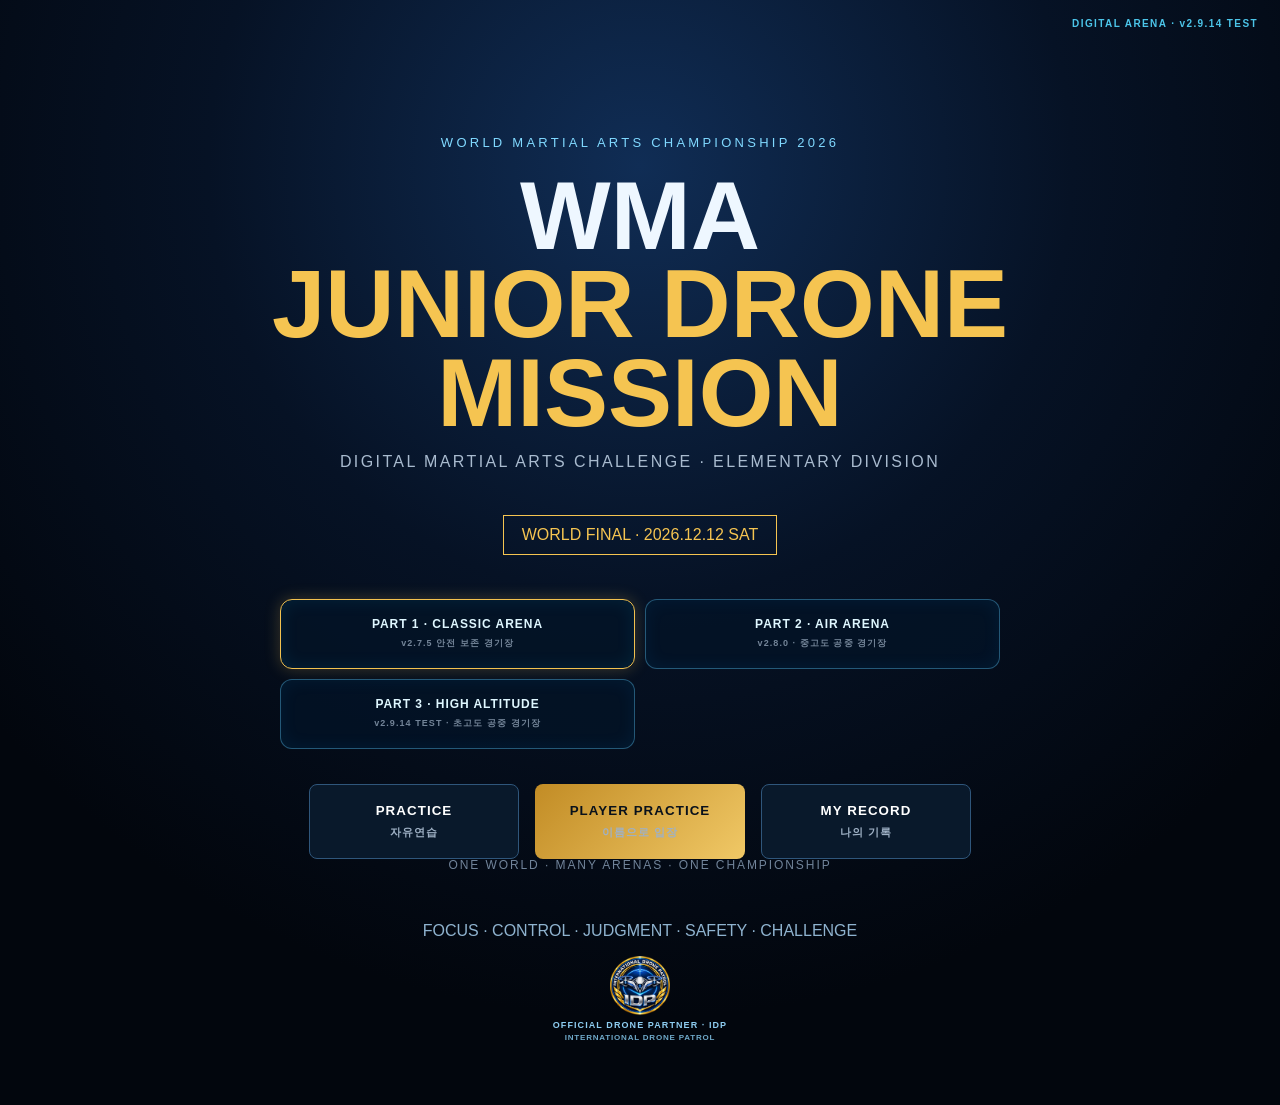
==== index.html @ 61899c44 "v2.9.14 TEST: bump visible version" ====
<!doctype html>
<html lang="ko">
<head><meta charset="utf-8"><meta name="viewport" content="width=device-width,initial-scale=1"><title>WMA Junior Drone Mission 2026</title><link rel="stylesheet" href="assets/css/style.css"><style>
/* v1.7.0 · STADIUM DECOR LAYER — master stadium and gameplay coordinates locked */
.stadium-decor{position:absolute;inset:0;z-index:2;pointer-events:none;overflow:hidden}
.decor-tower{position:absolute;top:15%;width:68px;height:178px;background:linear-gradient(180deg,rgba(8,32,61,.96),rgba(2,10,22,.98));border:1px solid #1d78b7;border-top:3px solid #efbd43;box-shadow:0 0 18px rgba(0,170,255,.24),inset 0 0 22px rgba(0,100,190,.16);color:#dff5ff;text-align:center;font-size:8px;font-weight:900;letter-spacing:.07em;line-height:1.55;padding:15px 7px}
.decor-tower strong{display:block;color:#f3c453;font-size:16px;margin:10px 0 5px}.decor-tower small{display:block;color:#71d9ff;font-size:7px}
.dt-l1{left:8%}.dt-l2{left:16%;top:19%;height:150px}.dt-r1{right:8%}.dt-r2{right:16%;top:19%;height:150px}
.decor-rail{position:absolute;bottom:9%;width:29%;height:52px;background:linear-gradient(180deg,rgba(8,34,62,.94),rgba(2,11,22,.98));border:1px solid #167fbd;border-bottom:2px solid #d8a934;box-shadow:0 0 16px rgba(0,181,255,.22);color:#cdeeff;font-size:8px;font-weight:900;letter-spacing:.09em;display:flex;align-items:center;justify-content:center}
.dr-left{left:2%;transform:perspective(500px) rotateY(12deg) skewY(-3deg);border-left:5px solid #20d4ff}.dr-right{right:2%;transform:perspective(500px) rotateY(-12deg) skewY(3deg);border-right:5px solid #20d4ff}
.decor-marker{position:absolute;bottom:20%;width:22px;height:38px;clip-path:polygon(50% 0,100% 100%,0 100%);background:linear-gradient(90deg,#d69728,#ffe08a,#a86f16);filter:drop-shadow(0 4px 4px #0008)}
.dm1{left:27%}.dm2{left:31%;bottom:23%}.dm3{right:27%}.dm4{right:31%;bottom:23%}
@media(max-width:1100px){.dt-l2,.dt-r2,.dm2,.dm4{display:none}.decor-tower{width:58px;height:150px;font-size:7px}.decor-rail{width:25%;font-size:6px}}
@media(max-width:760px){.stadium-decor{display:none}}
</style><style>
/* v1.7.1 · STADIUM INTEGRATION — decor recedes into venue; gameplay geometry untouched */
@media(min-width:1101px){
  .decor-tower{top:17%;width:56px;height:150px;padding:12px 5px;font-size:7px;opacity:.92;box-shadow:0 0 12px rgba(0,170,255,.18),inset 0 0 18px rgba(0,100,190,.12)}
  .decor-tower strong{font-size:13px;margin:8px 0 4px}.decor-tower small{font-size:6px}
  .dt-l1{left:7.2%}.dt-r1{right:7.2%}
  .dt-l2{left:15.4%;top:21%;width:46px;height:122px;transform:scale(.88);transform-origin:top center;opacity:.78}
  .dt-r2{right:15.4%;top:21%;width:46px;height:122px;transform:scale(.88);transform-origin:top center;opacity:.78}
  .decor-rail{bottom:8.2%;width:25%;height:42px;font-size:7px;opacity:.88}
  .dr-left{left:1.6%;transform-origin:left bottom;transform:perspective(700px) rotateY(18deg) rotateZ(-2.2deg) skewY(-2deg)}
  .dr-right{right:1.6%;transform-origin:right bottom;transform:perspective(700px) rotateY(-18deg) rotateZ(2.2deg) skewY(2deg)}
  .decor-marker{width:16px;height:28px;opacity:.82;filter:drop-shadow(0 3px 3px #0007)}
  .dm1{left:29%;bottom:20.5%}.dm2{left:32.5%;bottom:23.5%}.dm3{right:29%;bottom:20.5%}.dm4{right:32.5%;bottom:23.5%}
}
</style><style>
/* v1.8.0 · GAME EXPERIENCE — stadium master locked */
.countdown-overlay{position:absolute;inset:0;z-index:30;display:none;place-items:center;background:radial-gradient(circle,rgba(0,91,170,.12),rgba(0,5,14,.55));pointer-events:none}.countdown-overlay.show{display:grid}.countdown-overlay b{font-size:clamp(72px,12vw,180px);color:#fff;text-shadow:0 0 18px #00bfff,0 0 45px #0077ff;font-style:italic}.countdown-overlay.go b{color:#ffd15a;text-shadow:0 0 18px #ffbd00,0 0 50px #00aaff}
.official-object.mission-focus{filter:drop-shadow(0 0 9px #ffd24a) drop-shadow(0 0 18px #00c8ff);animation:wmaTargetPulse .85s ease-in-out infinite alternate}.official-object.passed{opacity:.42;filter:saturate(.55)}@keyframes wmaTargetPulse{to{filter:drop-shadow(0 0 18px #ffd24a) drop-shadow(0 0 28px #00c8ff)}}
.mini.current{box-shadow:0 0 0 3px #ffd24a,0 0 16px #00c8ff}.mini.complete{opacity:.42}
</style><style>
/* v1.9.0 · MISSION NAVIGATION SYSTEM */
.target-nav{position:absolute;z-index:25;display:none;min-width:118px;padding:7px 12px;border:1px solid #23cfff;border-radius:7px;background:rgba(0,13,29,.88);color:#fff;text-align:center;font-size:10px;font-weight:900;letter-spacing:.08em;box-shadow:0 0 16px rgba(0,198,255,.32);pointer-events:none;transform:translate(-50%,-115%)}.target-nav.show{display:block}.target-nav b{display:block;color:#ffd24a;font-size:11px;margin-bottom:2px}.target-nav span{color:#7fe8ff}.nav-arrow{font-size:15px!important;color:#ffd24a!important;line-height:1}
.flash.show{z-index:40}
</style><style>
/* v2.0.0 · OFFICIAL MATCH UX — visual layer only */
.match-status{position:absolute;left:50%;top:104px;z-index:26;transform:translateX(-50%);display:flex;gap:6px;pointer-events:none}.match-chip{padding:5px 10px;border:1px solid #175a85;border-radius:999px;background:rgba(0,12,27,.84);color:#8ecdf1;font-size:8px;font-weight:900;letter-spacing:.08em}.match-chip.live{border-color:#ffd24a;color:#ffd24a;box-shadow:0 0 12px #ffc40055}.match-chip.practice{border-color:#22d5ff;color:#8cecff}
.mission-progress{position:absolute;left:50%;bottom:5px;z-index:24;transform:translateX(-50%);width:min(440px,48%);height:5px;border-radius:9px;background:#07192b;border:1px solid #194b6d;overflow:hidden;pointer-events:none}.mission-progress i{display:block;height:100%;width:0;background:linear-gradient(90deg,#19cfff,#ffd24a);box-shadow:0 0 10px #22cfff;transition:width .3s ease}
.result-breakdown{margin:14px auto 18px;width:min(330px,90%);display:grid;grid-template-columns:1fr auto;gap:7px 16px;text-align:left;font-size:12px;color:#a9c8dc}.result-breakdown b{color:#ffd24a;text-align:right}
@media(max-width:760px){.match-status,.mission-progress{display:none}}
</style><style>
/* v2.7.0 · KEIMYUNG AUTO PLAYER + PRACTICE RECORD — flight engine locked */
.entry-panel{width:min(520px,88vw);margin:28px auto;text-align:left}.entry-panel label{display:block;color:#ffd24a;font-weight:900;letter-spacing:.12em;margin-bottom:10px}.entry-panel input{box-sizing:border-box;width:100%;padding:16px 18px;border:1px solid #2877a8;border-radius:8px;background:#031426;color:#fff;font-size:20px;font-weight:900;letter-spacing:.08em;outline:none}.entry-panel input:focus{border-color:#ffd24a;box-shadow:0 0 18px rgba(255,210,74,.18)}.entry-panel small{display:block;color:#8eb8d3;margin:9px 0 20px}.entry-status{min-height:22px;color:#7fe8ff;font-size:12px;font-weight:800;margin:0 0 14px}.entry-status.bad{color:#ff9b78}.final-player{color:#7fe8ff;font-weight:900;letter-spacing:.08em}
</style><style>
/* v2.7.1 · IDP OFFICIAL DRONE PARTNER BRAND PATCH — visual layer only */
.idp-partner{display:flex;align-items:center;justify-content:center;gap:9px;color:#8ecdf1;font-size:9px;font-weight:900;letter-spacing:.12em;line-height:1.2}
.idp-partner img{display:block;width:54px;height:54px;object-fit:contain;flex:0 0 auto}
.home-idp{margin:12px auto 0;flex-direction:column;gap:4px;text-align:center}.home-idp img{width:60px;height:60px}.home-idp span{display:flex;flex-direction:column;gap:2px}.home-idp small{margin:0;color:#6fa9c9;font-size:8px;font-weight:800;letter-spacing:.1em}
.entry-idp{margin:18px auto 0;flex-direction:column;gap:6px;text-align:center}.entry-idp img{width:66px;height:66px}.entry-idp span{display:flex;flex-direction:column;gap:3px}.entry-idp small{margin:0;color:#6fa9c9;font-size:8px;font-weight:800;letter-spacing:.1em}
.arena-idp{position:absolute;right:12px;bottom:10px;z-index:23;padding:5px 8px;border:1px solid rgba(35,207,255,.25);border-radius:7px;background:rgba(0,13,29,.68);pointer-events:none}
.arena-idp img{width:38px;height:38px}
.result-idp{margin:12px auto 14px;padding-top:10px;border-top:1px solid #173552}
.result-idp img{width:46px;height:46px}
@media(max-width:1000px){.arena-idp{right:7px;bottom:7px;padding:4px 6px;font-size:7px}.arena-idp img{width:30px;height:30px}}
@media(max-width:650px){.idp-partner{font-size:7px;gap:6px}.home-idp{margin-top:8px;gap:3px}.home-idp img{width:46px;height:46px}.home-idp small{font-size:6px}.entry-idp img{width:48px;height:48px}.entry-idp small{font-size:6px}.result-idp img{width:38px;height:38px}.arena-idp{right:5px;bottom:5px}.arena-idp img{width:24px;height:24px}}
</style><style>
/* v2.9.12 · PART 3 PLAYER NAME HUD — visual layer only */
.player-name-hud{display:none;position:absolute;right:12px;bottom:66px;z-index:23;min-width:150px;max-width:260px;padding:7px 10px;border:1px solid rgba(35,207,255,.32);border-radius:7px;background:rgba(0,13,29,.72);pointer-events:none;text-align:right;box-shadow:0 0 14px rgba(0,198,255,.10)}
.high-altitude-arena-mode .player-name-hud{display:block}.player-name-hud small{display:block;color:#72b9dc;font-size:7px;font-weight:900;letter-spacing:.13em;margin-bottom:2px}.player-name-hud b{display:block;color:#e9fbff;font-size:14px;font-weight:900;letter-spacing:.06em;white-space:nowrap;overflow:hidden;text-overflow:ellipsis;text-shadow:0 0 8px rgba(35,207,255,.35)}
@media(max-width:1000px){.player-name-hud{right:7px;bottom:55px;min-width:120px;max-width:210px;padding:5px 7px}.player-name-hud b{font-size:12px}}
@media(max-width:650px){.player-name-hud{right:5px;bottom:42px;min-width:100px;max-width:160px;padding:4px 6px}.player-name-hud small{font-size:6px}.player-name-hud b{font-size:10px}}
</style></head>
<body><main class="shell" data-arena="classic">
<section id="home" class="screen active"><div class="home-build-version">DIGITAL ARENA · v2.9.14 TEST</div>
  <div class="eyebrow">WORLD MARTIAL ARTS CHAMPIONSHIP 2026</div>
  <h1>WMA <span>JUNIOR DRONE MISSION</span></h1>
  <p class="sub">DIGITAL MARTIAL ARTS CHALLENGE · ELEMENTARY DIVISION</p>
  <div class="date">WORLD FINAL · 2026.12.12 SAT</div>
<div class="arena-selector" aria-label="Arena selection"><button type="button" class="arena-choice selected" data-arena-choice="classic"><b>PART 1 · CLASSIC ARENA</b><small>v2.7.5 안전 보존 경기장</small></button><button type="button" class="arena-choice" data-arena-choice="air"><b>PART 2 · AIR ARENA</b><small>v2.8.0 · 중고도 공중 경기장</small></button><button type="button" class="arena-choice" data-arena-choice="high"><b>PART 3 · HIGH ALTITUDE</b><small>v2.9.14 TEST · 초고도 공중 경기장</small></button></div>
  <div class="actions">
    <button data-go="practice">PRACTICE<small>자유연습</small></button>
    <button class="gold" data-go="entry">PLAYER PRACTICE<small>이름으로 입장</small></button>
    <button data-go="record">MY RECORD<small>나의 기록</small></button>
  </div>
  <p class="motto">FOCUS · CONTROL · JUDGMENT · SAFETY · CHALLENGE</p>
  <div class="idp-partner home-idp"><img src="assets/img/partners/idp-official.png" alt="IDP"><span>OFFICIAL DRONE PARTNER · IDP<small>INTERNATIONAL DRONE PATROL</small></span></div>
  <footer>ONE WORLD · MANY ARENAS · ONE CHAMPIONSHIP</footer>
</section>
<section id="practice" class="screen"><button class="back" data-go="home">← HOME</button><div class="arena-selection-status" data-arena-status>PART 1 · CLASSIC ARENA</div><h2>PRACTICE ARENA</h2><p>WMA 공식 코스를 자유롭게 연습합니다. 연습모드에는 비행 보조가 적용됩니다.</p><button class="gold wide" data-go="arena" data-mode="practice">START PRACTICE</button></section>

<section id="entry" class="screen"><button class="back" data-go="home">← HOME</button><div class="arena-selection-status" data-arena-status>PART 1 · CLASSIC ARENA</div><div class="entry-build-version">DIGITAL ARENA · v2.9.14 TEST</div><h2>PLAYER PRACTICE</h2><p>계명태권도 · WMA JUNIOR DRONE MISSION 2026</p><div class="panel entry-panel"><label for="playerNumber">내 이름</label><input id="playerNumber" maxlength="30" autocomplete="off" placeholder="예: 김우리"><small>계명태권도에 등록된 자기 이름만 입력하고 Enter를 누르세요.</small><p id="entryStatus" class="entry-status" aria-live="polite"></p><button id="startOfficial" class="gold wide">START PRACTICE</button><div class="idp-partner entry-idp"><img src="assets/img/partners/idp-official.png" alt="IDP"><span>OFFICIAL DRONE PARTNER · IDP<small>INTERNATIONAL DRONE PATROL</small></span></div></div></section>
<section id="record" class="screen"><button class="back" data-go="home">← HOME</button><h2>MY RECORD</h2><div class="panel"><b>PRACTICE RECORD</b><p>계명태권도 등록선수는 이름으로 입장하면 연습 횟수와 MY BEST 기록을 확인할 수 있습니다.</p></div></section>
<section id="arena" class="screen arena">
  <button class="back arena-exit" data-go="home">← EXIT</button>
  <div class="arena-brand"><b>WMA 2026</b><span id="modeLabel">CHAMPIONSHIP ARENA</span><em class="build-version">DIGITAL ARENA · v2.9.14 TEST</em></div>
  <div class="hud"><b>ALT <span id="alt">0.0</span>m</b><b>SPD <span id="spd">0.0</span></b><b>DIST <span id="dist">0.0</span>m</b><b>SCORE <span id="score">0000</span></b><b>TIME <span id="time">03:00</span></b><b>MISSION <span id="stage">READY</span></b></div>
  <div class="arena-layout"><aside class="mission-board"><div class="panel-title">MISSION CHECKLIST</div><ol id="missionList"><li>TAKE OFF</li><li>CLIMB 5m</li><li>GATE 01</li><li>GATE 02</li><li>ENERGY RING</li><li>GATE 03</li><li>MISSION ZONE</li><li>TURN 180°</li><li>RETURN HOME</li><li>PRECISION LANDING</li></ol></aside><div id="flightArea" class="sky">
    <div class="master-stadium-bg" aria-hidden="true"></div>
    <div class="match-status" id="matchStatus" style="display:none!important"><span class="match-chip" id="modeChip">CHAMPIONSHIP</span><span class="match-chip" id="playerChip">PLAYER ----</span><span class="match-chip" id="attemptChip">ATTEMPT 01</span><span class="match-chip">WMA 2026 OFFICIAL COURSE</span></div><div class="mission-progress"><i id="missionProgress"></i></div><div class="stadium-decor" aria-hidden="true">
      <div class="decor-tower dt-l1">DRONE SPORTS<br>FOR A<br>BETTER WORLD<strong>WMA</strong><small>2026</small></div>
      <div class="decor-tower dt-l2">SKILLS<br>SAFETY<br>FRIENDSHIP<strong>W</strong></div>
      <div class="decor-tower dt-r2">AI × DRONE<br>EDUCATION<br>FUTURE<strong>W</strong></div>
      <div class="decor-tower dt-r1">ONE WORLD<br>MANY ARENAS<br>ONE CHAMPIONSHIP<strong>WMA</strong><small>2026</small></div>
      
      
      <i class="decor-marker dm1"></i><i class="decor-marker dm2"></i><i class="decor-marker dm3"></i><i class="decor-marker dm4"></i>
    </div>
    <div class="stadium-crowd crowd-left"></div><div class="stadium-crowd crowd-right"></div><div class="vertical-banner vb-left">DRONE SPORTS<br>FOR A<br>BETTER WORLD<br><strong>WMA</strong></div><div class="vertical-banner vb-right">ONE WORLD<br>MANY ARENAS<br>ONE CHAMPIONSHIP<br><strong>WMA</strong></div><div class="stadium-world"><b>WMA</b><span>JUNIOR DRONE MISSION</span></div><div class="stadium-lights"></div><div class="stands left-stands"></div><div class="stands right-stands"></div><div class="arena-banner banner-left">SKILLS · SAFETY · FRIENDSHIP</div><div class="arena-banner banner-right">AI × DRONE · EDUCATION · FUTURE</div><div class="track-barrier barrier-left">RESPECT · SAFETY · CHALLENGE</div><div class="track-barrier barrier-right">DRONE SPORTS · PEACE · A BETTER TOMORROW</div><div class="floor-glow"></div><div class="runway-side runway-side-left"></div><div class="runway-side runway-side-right"></div><div class="runway"></div>
    <div class="sun"></div><div class="mountains"></div><div class="course-line"></div>
    <div id="gate1" class="gate g1 official-object"><img src="assets/img/arena/wma-gate-master.png" alt="" onerror="this.hidden=true"><span>01</span></div>
    <div id="gate2" class="gate g2 official-object"><img src="assets/img/arena/wma-gate-master.png" alt="" onerror="this.hidden=true"><span>02</span></div>
    <div id="ring1" class="ring r1 official-object"><img src="assets/img/arena/wma-energy-ring.png" alt="" onerror="this.hidden=true"><span>RING</span></div>
    <div id="gate3" class="gate g3 official-object"><img src="assets/img/arena/wma-gate-master.png" alt="" onerror="this.hidden=true"><span>03</span></div>
    <div id="target" class="target official-object"><img src="assets/img/arena/wma-mission-zone.png" alt="" onerror="this.hidden=true"><span>MISSION</span></div>
    <div id="homePad" class="pad official-object"><img src="assets/img/arena/wma-landing-pad.png" alt="" onerror="this.hidden=true"><b>WMA</b><small>2026</small></div>
    <div id="groundShadow" class="ground-shadow"></div>
    <div id="drone" class="drone master-drone-test" aria-label="drone"><img class="drone-master-visual" src="assets/img/drone/wma-drone-rear.png" alt="" aria-hidden="true"><span class="master-rotor rotor-fl"></span><span class="master-rotor rotor-fr"></span><span class="master-rotor rotor-rl"></span><span class="master-rotor rotor-rr"></span><span class="master-thrust thrust-left"></span><span class="master-thrust thrust-right"></span><span class="drone-arm arm-a"></span><span class="drone-arm arm-b"></span><span class="prop prop-1"></span><span class="prop prop-2"></span><span class="prop prop-3"></span><span class="prop prop-4"></span><span class="drone-body"></span><span class="drone-light"></span><span class="nav-light front-left"></span><span class="nav-light front-right"></span><span class="nav-light rear-left"></span><span class="nav-light rear-right"></span><span class="heading-arrow">▲</span></div>
    <div class="player-name-hud" id="playerNameHud"><small>PLAYER / 선수명</small><b id="arenaPlayerName">PLAYER</b></div><div class="idp-partner arena-idp"><img src="assets/img/partners/idp-official.png" alt="IDP"><span>OFFICIAL DRONE PARTNER · IDP</span></div><div id="flash" class="flash"></div><div id="warning" class="warning"></div><div id="targetNav" class="target-nav"><b>TARGET</b><span id="targetDistance">--</span><span class="nav-arrow">▲</span></div><div id="countdown" class="countdown-overlay"><b>3</b></div>
  </div><aside class="course-board"><div class="panel-title">OFFICIAL COURSE</div><div class="mini-course"><i class="mini home-dot">H</i><i class="mini m1">1</i><i class="mini m2">2</i><i class="mini mr">R</i><i class="mini m3">3</i><i class="mini mz">M</i><svg viewBox="0 0 100 160" preserveAspectRatio="none"><path d="M50 145 L50 112 L28 86 L50 66 L72 43 L50 18" /><path class="return-route" d="M50 18 C82 50 82 112 50 145" /></svg></div><div class="course-legend"><b>WMA 2026</b><span>FIXED OFFICIAL COURSE</span></div></aside></div>
  <div class="mission"><strong id="mission">MISSION 01 · TAKE OFF</strong><span id="guide">SPACE 이륙 · W/S 전후 · A/D 좌우 · ←/→ 회전 · ↑/↓ 고도 · R 재시작</span></div>
  <div class="control-deck"><div class="control-hint">FLIGHT CONTROL</div><div class="controls"><button data-code="KeyA">A</button><button data-code="KeyW">W</button><button data-code="KeyD">D</button><button data-code="ArrowLeft">↶</button><button data-code="KeyS">S</button><button data-code="ArrowDown">↓</button><button data-code="ArrowRight">↷</button><button data-code="ArrowUp">↑</button><button class="space" data-code="Space">SPACE</button><button data-code="KeyR">RESET</button></div></div>
</section>
<div id="result" class="modal"><div><p>WMA JUNIOR DRONE MISSION 2026</p><h2>MISSION COMPLETE</h2><strong id="finalScore">000 / 1000</strong><p id="finalMeta"></p><p id="finalPlayer" class="final-player"></p><div class="result-breakdown"><span>MISSION SCORE</span><b id="missionScore">000</b><span>LANDING</span><b id="landingScore">000</b><span>TIME BONUS</span><b id="timeBonus">000</b></div><div class="idp-partner result-idp"><img src="assets/img/partners/idp-official.png" alt="IDP"><span>OFFICIAL DRONE PARTNER · IDP</span></div><button id="retry" class="gold">RETRY</button><button data-go="home">RETURN HOME</button></div></div>
</main><script src="assets/js/app.js"></script><script>
/* v2.8.0 TEST · DUAL ARENA visual selector — flight engine untouched */
(()=>{
 const shell=document.querySelector('.shell'),choices=[...document.querySelectorAll('[data-arena-choice]')],statuses=[...document.querySelectorAll('[data-arena-status]')],arena=document.getElementById('arena');
 if(!shell||!choices.length)return;
 function applyArena(kind){
  const high=kind==='high',air=kind==='air'||high,selected=high?'high':air?'air':'classic';
  shell.dataset.arena=selected;
  document.body.classList.toggle('air-arena-mode',air);
  document.body.classList.toggle('high-altitude-arena-mode',high);
  document.body.classList.toggle('classic-arena-mode',!air);
  choices.forEach(btn=>btn.classList.toggle('selected',btn.dataset.arenaChoice===selected));
  statuses.forEach(el=>el.textContent=high?'PART 3 · HIGH ALTITUDE · v2.9.14 TEST':air?'PART 2 · AIR ARENA · v2.8.0':'PART 1 · CLASSIC ARENA · v2.7.5 SAFE');
  if(arena)arena.dataset.arena=selected;
  try{sessionStorage.setItem('wmaArenaChoice',selected)}catch(e){}
 }
 choices.forEach(btn=>btn.addEventListener('click',()=>applyArena(btn.dataset.arenaChoice)));
 let saved='classic';try{saved=sessionStorage.getItem('wmaArenaChoice')||'classic'}catch(e){}
 applyArena(saved==='high'?'high':saved==='air'?'air':'classic');
})();
</script></body></html>
---- assets/css/style.css ----
*{box-sizing:border-box}body{margin:0;background:#030811;color:#eef7ff;font-family:Arial,"Noto Sans KR",sans-serif}.shell{min-height:100vh;background:radial-gradient(circle at 50% 15%,#102d55 0,#061225 38%,#02060d 75%);overflow:hidden}.screen{display:none;min-height:100vh;padding:7vh 7vw;text-align:center}.screen.active{display:block}.eyebrow{letter-spacing:.25em;color:#80d9ff;font-size:13px;margin-top:8vh}h1{font-size:clamp(42px,8vw,96px);margin:22px 0 8px;line-height:.92}h1 span{display:block;color:#f5c451}.sub{letter-spacing:.15em;color:#a9bbcf}.date{display:inline-block;margin:28px 0;padding:10px 18px;border:1px solid #f5c451;color:#f5c451}.actions{display:flex;gap:16px;justify-content:center;flex-wrap:wrap;margin:35px auto;max-width:900px}button{border:1px solid #2f567b;background:#09192b;color:white;padding:18px 28px;min-width:210px;font-weight:800;letter-spacing:.08em;cursor:pointer;border-radius:8px}button small{display:block;margin-top:7px;color:#9fb1c5}.gold{background:linear-gradient(135deg,#c28c25,#f0c866);color:#09111b;border:0}.wide{margin-top:30px}.motto{color:#8fb3cf;margin-top:7vh}footer{position:absolute;bottom:28px;left:0;right:0;color:#71849a;letter-spacing:.16em;font-size:12px}.back{position:absolute;top:18px;left:18px;min-width:auto;padding:10px 15px;z-index:15}.panel{max-width:520px;margin:40px auto;padding:30px;border:1px solid #24415f;background:#071321}
.arena{padding:0;background:#06121f;overflow:hidden}.arena-brand{height:36px;display:flex;align-items:center;justify-content:center;gap:18px;background:#020711;border-bottom:1px solid #1c3c5b;font-size:11px;letter-spacing:.16em}.arena-brand b{color:#f5c451}.arena-brand span{color:#8ecfff}.hud{height:58px;display:flex;justify-content:center;gap:2.7vw;align-items:center;background:linear-gradient(180deg,#020711,#071525);border-bottom:1px solid #315c82;font-size:13px;letter-spacing:.04em}.hud b{padding:6px 10px;border-right:1px solid #173552}.hud b:last-child{border-right:0}.hud span{color:#f5c451;font-size:15px}.arena-exit{top:42px}
.sky{position:relative;height:calc(100vh - 250px);min-height:390px;overflow:hidden;background:linear-gradient(#315f88 0,#8eb5c8 43%,#577744 44%,#24381f 100%);perspective:900px}.sun{position:absolute;width:64px;height:64px;border-radius:50%;background:#f7e7a4;right:10%;top:7%;opacity:.72;box-shadow:0 0 40px #fff6}.mountains{position:absolute;left:-10%;right:-10%;top:27%;height:26%;background:#38583d;clip-path:polygon(0 100%,12% 30%,20% 85%,35% 15%,47% 80%,61% 22%,72% 90%,86% 35%,100% 100%)}.course-line{position:absolute;left:50%;bottom:-8%;width:34%;height:62%;transform:translateX(-50%);background:linear-gradient(90deg,transparent 48%,#f4c45355 49%,#f4c45355 51%,transparent 52%);clip-path:polygon(47% 0,53% 0,100% 100%,0 100%);opacity:.5}
.gate{position:absolute;width:112px;height:145px;border:9px solid #e9bc4d;border-bottom-width:13px;border-radius:18px;box-shadow:0 0 16px #f0c75a77,inset 0 0 14px #f0c75a55;color:white;transform:translate(-50%,-50%);transition:opacity .25s,filter .25s}.gate span{position:absolute;left:50%;top:-27px;transform:translateX(-50%);font-weight:900;color:#ffe18a;text-shadow:0 2px 4px #000}.gate.active{filter:drop-shadow(0 0 10px #fff1a8)}.gate.passed{opacity:.22}.g1{left:50%;top:59%;transform:translate(-50%,-50%) scale(.9)}.g2{left:31%;top:42%;transform:translate(-50%,-50%) scale(.7)}.g3{left:67%;top:24%;transform:translate(-50%,-50%) scale(.52)}
.ring{position:absolute;left:50%;top:34%;width:92px;height:92px;border:8px solid #76dfff;border-radius:50%;transform:translate(-50%,-50%) scale(.56);box-shadow:0 0 20px #57d6ff}.ring span{font-size:9px;position:absolute;top:37px;left:0;right:0;color:white}.ring.passed{opacity:.2}
.target{position:absolute;left:50%;top:16%;width:92px;height:92px;border:4px solid #f4c453;border-radius:50%;transform:translate(-50%,-50%) scale(.46);box-shadow:0 0 24px #f4c45388;background:radial-gradient(circle,#f4c45355 0 18%,transparent 20%)}.target span{font-size:9px;line-height:84px}.target.passed{opacity:.25}
.pad{position:absolute;left:50%;bottom:2%;width:150px;height:68px;border-radius:50%;border:4px solid #e8c151;background:#0b1722cc;transform:translateX(-50%) rotateX(55deg);box-shadow:0 0 24px #e8c15155;color:#e8c151;font-weight:bold;padding-top:10px}.pad b,.pad small{display:block}.pad small{font-size:9px}
.drone{position:absolute;left:50%;top:72%;width:96px;height:58px;transform:translate(-50%,-50%);filter:drop-shadow(0 13px 7px #000b);z-index:8;transform-style:preserve-3d}.drone-arm{position:absolute;left:14px;top:27px;width:68px;height:5px;border-radius:5px;background:linear-gradient(90deg,#64798a,#172432 48%,#d3a83f 50%,#172432 52%,#64798a)}.arm-a{transform:rotate(25deg)}.arm-b{transform:rotate(-25deg)}.drone-body{position:absolute;left:33px;top:18px;width:31px;height:25px;border-radius:48% 48% 58% 58%;background:linear-gradient(145deg,#e5b94a 0,#263a4b 42%,#08121d 75%);border:1px solid #f3d477;box-shadow:inset 0 0 8px #7ccfff55,0 0 10px #f3c45355}.drone-body:after{content:"W";position:absolute;left:0;right:0;top:6px;text-align:center;color:#f7d36c;font-size:8px;font-weight:900}.drone-light{position:absolute;left:45px;top:42px;width:7px;height:4px;border-radius:50%;background:#67e6ff;box-shadow:0 0 8px #67e6ff}.prop{position:absolute;width:34px;height:10px;border:2px solid #a7d9ed;border-radius:50%;background:#10263aaa;box-shadow:0 0 6px #77dfff55}.prop-1{left:0;top:5px}.prop-2{right:0;top:5px}.prop-3{left:0;bottom:3px}.prop-4{right:0;bottom:3px}.drone.flying .prop{animation:spin .08s linear infinite}.drone.flying{filter:drop-shadow(0 14px 8px #000b) drop-shadow(0 0 5px #7cdfff55)}@keyframes spin{50%{transform:scaleX(.18)}}
.ground-shadow{position:absolute;left:50%;top:82%;width:64px;height:18px;border-radius:50%;background:#0007;filter:blur(6px);transform:translate(-50%,-50%)}
.flash,.warning{position:absolute;left:50%;top:16%;transform:translate(-50%,-50%);padding:10px 18px;border-radius:8px;font-weight:900;opacity:0;pointer-events:none;z-index:12}.flash{background:#071526dd;border:1px solid #f4c453;color:#ffe18a}.warning{top:25%;background:#481515e8;border:1px solid #ff6b6b}.flash.show,.warning.show{animation:pop 1.25s ease}@keyframes pop{0%,100%{opacity:0;transform:translate(-50%,-50%) scale(.85)}15%,75%{opacity:1;transform:translate(-50%,-50%) scale(1)}}
.mission{height:62px;background:#06101d;padding:9px}.mission strong,.mission span{display:block}.mission strong{color:#f3c453}.mission span{font-size:11px;color:#9eb0c1;margin-top:5px}.controls{height:100px;background:#020711;display:grid;grid-template-columns:repeat(4,68px);gap:5px;justify-content:center;padding:7px}.controls button{min-width:0;padding:7px}.controls .space{grid-column:span 2}.modal{display:none;position:fixed;inset:0;background:#000d;align-items:center;justify-content:center;z-index:30}.modal.show{display:flex}.modal>div{width:min(540px,90vw);padding:42px;background:#071526;border:1px solid #d9ad4e;border-radius:14px;text-align:center}.modal strong{display:block;font-size:52px;color:#f4c85a;margin:20px}.modal button{margin:5px}
@media(max-width:650px){.hud{gap:10px;font-size:9px}.hud b:nth-child(2){display:none}.screen{padding:5vh 5vw}.arena{padding:0}.sky{height:calc(100vh - 250px)}.actions button{width:90%}.gate{width:88px;height:116px;border-width:7px}.controls{grid-template-columns:repeat(4,58px)}.controls button{font-size:11px}.arena-brand{font-size:9px}}
/* PHASE 1-C · official arena asset layer */
.official-object{background-color:transparent}.official-object>img{position:absolute;inset:0;width:100%;height:100%;object-fit:contain;pointer-events:none;user-select:none;filter:drop-shadow(0 0 9px #28cfff55)}.official-object>img:not([hidden])~span,.official-object>img:not([hidden])~b,.official-object>img:not([hidden])~small{display:none}
.gate.official-object{border:0;box-shadow:none;border-radius:0;width:138px;height:184px}.g1{transform:translate(-50%,-50%) scale(.94)}.g2{transform:translate(-50%,-50%) scale(.72)}.g3{transform:translate(-50%,-50%) scale(.54)}.gate.official-object.active>img{filter:drop-shadow(0 0 15px #ffe18a) drop-shadow(0 0 8px #27d9ff)}.gate.official-object.passed>img{opacity:.24;filter:saturate(.45)}
.ring.official-object{border:0;box-shadow:none;background:none;width:126px;height:126px}.ring.official-object>img{border-radius:50%}.ring.official-object.passed>img{opacity:.22}
.target.official-object{border:0;box-shadow:none;background:none;width:132px;height:132px}.target.official-object.passed>img{opacity:.24}
.pad.official-object{width:176px;height:176px;bottom:-45px;border:0;background:none;box-shadow:none;padding:0;transform:translateX(-50%) rotateX(61deg)}.pad.official-object>img{filter:drop-shadow(0 0 12px #20d8ff66)}
@media(max-width:650px){.gate.official-object{width:108px;height:144px}.ring.official-object{width:98px;height:98px}.target.official-object{width:104px;height:104px}.pad.official-object{width:145px;height:145px}}

/* PHASE 1-D · championship interface */
.arena-layout{display:grid;grid-template-columns:180px minmax(0,1fr) 180px;height:calc(100vh - 256px);min-height:390px;background:#030914}.arena-layout .sky{height:100%;min-height:390px}.mission-board,.course-board{position:relative;z-index:10;background:linear-gradient(180deg,#071525f2,#020711f8);border-color:#1c4b72;color:#ccecff;text-align:left;overflow:hidden}.mission-board{border-right:1px solid #1c4b72}.course-board{border-left:1px solid #1c4b72}.panel-title{padding:14px 12px;color:#f3c453;font-size:10px;font-weight:900;letter-spacing:.13em;border-bottom:1px solid #173c5d;background:#081b2e}
#missionList{list-style:none;margin:0;padding:10px}#missionList li{position:relative;margin:4px 0;padding:7px 6px 7px 26px;border:1px solid transparent;border-radius:5px;color:#66839d;font-size:9px;font-weight:800;letter-spacing:.04em}#missionList li:before{content:"";position:absolute;left:8px;top:8px;width:8px;height:8px;border:1px solid #42647e;border-radius:50%}#missionList li.active{color:#fff0ae;border-color:#8f6f28;background:#362b103d;box-shadow:inset 3px 0 #f3c453}#missionList li.active:before{background:#f3c453;box-shadow:0 0 8px #f3c453}#missionList li.done{color:#73dfff}#missionList li.done:before{background:#36d6ff;border-color:#36d6ff;box-shadow:0 0 7px #36d6ff}
.mini-course{position:relative;height:265px;margin:10px 13px;border:1px solid #173b5b;border-radius:8px;background:radial-gradient(circle at 50% 35%,#0d3150,#04101d 70%);overflow:hidden}.mini-course svg{position:absolute;inset:12px;width:calc(100% - 24px);height:calc(100% - 24px)}.mini-course path{fill:none;stroke:#d5ad4e;stroke-width:1.6;stroke-dasharray:4 4;filter:drop-shadow(0 0 3px #eecb6a)}.mini{position:absolute;z-index:2;width:22px;height:22px;border:1px solid #3ccfff;border-radius:50%;background:#061827;color:#9feaff;font-style:normal;font-size:9px;font-weight:900;text-align:center;line-height:20px;transform:translate(-50%,-50%)}.home-dot{left:50%;top:91%;border-color:#f3c453;color:#f3c453}.m1{left:50%;top:70%}.m2{left:28%;top:54%}.mr{left:50%;top:41%}.m3{left:72%;top:27%}.mz{left:50%;top:11%;border-color:#f3c453;color:#f3c453}.course-legend{text-align:center}.course-legend b,.course-legend span{display:block}.course-legend b{color:#f3c453;font-size:11px}.course-legend span{margin-top:5px;color:#66839d;font-size:7px;letter-spacing:.1em}
.control-deck{height:100px;background:#020711;display:flex;align-items:center;justify-content:center;gap:18px;border-top:1px solid #153755}.control-hint{font-size:9px;color:#50718e;letter-spacing:.14em;font-weight:900}.control-deck .controls{height:auto;background:none;padding:0;grid-template-columns:repeat(5,54px);gap:4px}.control-deck .controls button{height:34px;padding:4px;font-size:10px;border-radius:5px}.control-deck .controls .space{grid-column:span 2}.mission{height:62px;border-top:1px solid #244b6b}
@media(max-width:1000px){.arena-layout{grid-template-columns:135px minmax(0,1fr) 135px}.mini-course{height:220px}#missionList li{font-size:8px;padding-left:22px}.panel-title{font-size:8px}}
@media(max-width:760px){.arena-layout{display:block;height:calc(100vh - 250px)}.mission-board,.course-board{display:none}.arena-layout .sky{height:100%}.control-hint{display:none}.control-deck{height:100px}.control-deck .controls{grid-template-columns:repeat(5,48px)}}

/* PHASE 1-E · official asset field tuning */
.sky{background:linear-gradient(#5f99bd 0 42%,#557b3d 43% 100%);perspective:900px}
.gate.official-object,.ring.official-object,.target.official-object,.pad.official-object{z-index:4}
.g1.official-object{left:24%;top:57%;width:154px;height:205px;transform:translate(-50%,-50%) scale(.92)}
.g2.official-object{left:51%;top:42%;width:136px;height:181px;transform:translate(-50%,-50%) scale(.72)}
.r1.official-object{left:70%;top:27%;width:118px;height:118px;transform:translate(-50%,-50%) scale(.64)}
.g3.official-object{left:80%;top:18%;width:118px;height:157px;transform:translate(-50%,-50%) scale(.52)}
.target.official-object{left:83%;top:60%;width:138px;height:138px;transform:translate(-50%,-50%) rotateX(56deg)}
.pad.official-object{left:50%;bottom:-34px;width:188px;height:188px;transform:translateX(-50%) rotateX(62deg)}
.drone{z-index:8}.official-object>img{display:block}.target.official-object>img,.pad.official-object>img{border-radius:50%}
@media(max-width:1000px){.g1.official-object{width:132px;height:176px}.g2.official-object{width:116px;height:155px}.r1.official-object{width:102px;height:102px}.g3.official-object{width:100px;height:133px}.target.official-object{width:116px;height:116px}.pad.official-object{width:160px;height:160px}}

/* PHASE 1-F · WMA DIGITAL ARENA shell — visual only, gameplay coordinates untouched */
.sky{
  overflow:hidden;
  background:
    radial-gradient(ellipse at 50% 17%,rgba(20,122,255,.34) 0 10%,transparent 34%),
    linear-gradient(180deg,#03152c 0%,#06254a 35%,#07182d 36%,#07101d 100%);
  perspective:900px;
}
.sky:before{
  content:"";
  position:absolute;inset:0;pointer-events:none;z-index:0;
  background:
    radial-gradient(circle at 8% 10%,#fff 0 1px,rgba(50,180,255,.8) 2px,transparent 5px),
    radial-gradient(circle at 92% 10%,#fff 0 1px,rgba(50,180,255,.8) 2px,transparent 5px),
    repeating-linear-gradient(90deg,transparent 0 8.5%,rgba(25,149,255,.10) 8.7%,transparent 9%);
  box-shadow:inset 0 0 90px #000;
}
.sky:after{
  content:"WMA 2026   •   JUNIOR DRONE MISSION   •   ONE WORLD · MANY ARENAS · ONE CHAMPIONSHIP";
  position:absolute;left:0;right:0;top:39%;height:28px;z-index:1;
  display:flex;align-items:center;justify-content:center;
  color:#eebd42;font-size:10px;font-weight:900;letter-spacing:2px;
  background:linear-gradient(90deg,rgba(1,9,22,.94),rgba(5,40,76,.94),rgba(1,9,22,.94));
  border-top:1px solid #1478bc;border-bottom:1px solid #1478bc;
  text-shadow:0 0 10px rgba(255,190,40,.55);
}
.course-ground{
  background:
    linear-gradient(90deg,transparent 0 15%,rgba(0,174,255,.65) 15.15%,transparent 15.35% 84.65%,rgba(0,174,255,.65) 84.85%,transparent 85%),
    repeating-linear-gradient(90deg,rgba(10,54,82,.13) 0 1px,transparent 1px 70px),
    repeating-linear-gradient(0deg,rgba(10,54,82,.16) 0 1px,transparent 1px 52px),
    linear-gradient(180deg,#0a2237,#07121f)!important;
  border-top:2px solid #1a9fe9;
  box-shadow:inset 0 25px 55px rgba(0,145,255,.08),0 -8px 30px rgba(0,140,255,.16);
}
.course-ground:before{
  content:"";
  position:absolute;left:50%;top:0;bottom:0;width:46%;transform:translateX(-50%);
  clip-path:polygon(35% 0,65% 0,100% 100%,0 100%);
  background:
    linear-gradient(90deg,rgba(0,188,255,.85) 0 2px,transparent 2px calc(100% - 2px),rgba(0,188,255,.85) calc(100% - 2px)),
    repeating-linear-gradient(180deg,transparent 0 42px,rgba(234,183,53,.17) 43px 45px);
  filter:drop-shadow(0 0 8px rgba(0,180,255,.55));pointer-events:none;
}
.course-ground:after{
  content:"WMA DIGITAL ARENA";
  position:absolute;left:50%;bottom:12px;transform:translateX(-50%);
  color:rgba(233,187,66,.22);font-weight:900;font-size:clamp(20px,3vw,46px);letter-spacing:8px;
  white-space:nowrap;pointer-events:none;
}
.official-object>img{filter:drop-shadow(0 0 7px rgba(0,191,255,.5)) drop-shadow(0 5px 7px rgba(0,0,0,.55))}
.gate.official-object>img{filter:drop-shadow(0 0 8px rgba(0,191,255,.45)) drop-shadow(0 8px 8px rgba(0,0,0,.7))}
.arena-brand{letter-spacing:1.5px}
.hud{background:linear-gradient(90deg,#020b17,#041c35,#020b17);box-shadow:0 3px 20px rgba(0,137,255,.18)}
.mission-board,.course-board{background:linear-gradient(180deg,#031428,#020b16)}
@media(max-width:760px){.sky:after{font-size:7px;letter-spacing:.8px}.course-ground:after{font-size:18px;letter-spacing:3px}}

/* PHASE 1-G · DIGITAL STADIUM MASTER TARGET */
.mountain,.mountains,.mountain-layer,.hills,.hill{display:none!important}
.sky{
 background:
  radial-gradient(ellipse at 50% 14%,rgba(10,118,255,.48) 0 8%,rgba(3,45,91,.28) 23%,transparent 42%),
  linear-gradient(180deg,#020b18 0%,#061a35 36%,#061322 37%,#030a12 100%)!important;
}
.sky:before{
 background:
  radial-gradient(ellipse at 50% 20%,transparent 0 20%,rgba(0,106,255,.18) 20.5% 21%,transparent 21.5%),
  linear-gradient(112deg,rgba(0,0,0,.82) 0 15%,transparent 15.2% 84.8%,rgba(0,0,0,.82) 85%),
  repeating-linear-gradient(90deg,transparent 0 7.5%,rgba(18,130,230,.12) 7.7%,transparent 7.9%);
 box-shadow:inset 0 0 120px #000, inset 0 45px 60px rgba(0,0,0,.6);
}
.sky:after{
 content:"WORLD MARTIAL ARTS CHAMPIONSHIP 2026     •     WMA JUNIOR DRONE MISSION     •     ONE WORLD · MANY ARENAS · ONE CHAMPIONSHIP";
 top:35%;height:32px;font-size:9px;letter-spacing:1.6px;
 background:linear-gradient(90deg,#031125,#07366a,#031125);
 box-shadow:0 0 16px rgba(0,164,255,.35);
}
.course-ground{
 background:
  linear-gradient(115deg,rgba(0,0,0,.48) 0 16%,transparent 16.2% 83.8%,rgba(0,0,0,.48) 84%),
  repeating-linear-gradient(90deg,rgba(47,126,174,.10) 0 1px,transparent 1px 72px),
  repeating-linear-gradient(0deg,rgba(47,126,174,.10) 0 1px,transparent 1px 54px),
  linear-gradient(180deg,#122c40 0%,#09131d 100%)!important;
 border-top:2px solid #1fb8ff;
 box-shadow:inset 0 18px 45px rgba(0,176,255,.10),0 -10px 35px rgba(0,145,255,.22);
}
.course-ground:before{
 width:72%;clip-path:polygon(43% 0,57% 0,100% 100%,0 100%);
 background:
  linear-gradient(90deg,rgba(0,200,255,.95) 0 3px,transparent 3px calc(100% - 3px),rgba(0,200,255,.95) calc(100% - 3px)),
  linear-gradient(90deg,transparent 48%,rgba(235,184,48,.55) 49.5% 50.5%,transparent 52%),
  repeating-linear-gradient(180deg,transparent 0 46px,rgba(0,170,255,.16) 47px 49px);
 filter:drop-shadow(0 0 10px rgba(0,188,255,.65));
}
.course-ground:after{content:"";display:none}
.g1.official-object{left:50%;top:57%;width:160px;height:213px;transform:translate(-50%,-50%) scale(.92)}
.g2.official-object{left:33%;top:42%;width:126px;height:168px;transform:translate(-50%,-50%) scale(.72)}
.r1.official-object{left:50%;top:29%;width:112px;height:112px;transform:translate(-50%,-50%) scale(.68)}
.g3.official-object{left:68%;top:38%;width:118px;height:157px;transform:translate(-50%,-50%) scale(.62)}
.target.official-object{left:50%;top:19%;width:118px;height:118px;transform:translate(-50%,-50%) rotateX(18deg)}
.pad.official-object{left:50%;bottom:-31px;width:194px;height:194px;transform:translateX(-50%) rotateX(61deg)}

/* v1.2.0 · DIGITAL STADIUM layers */
.build-version{position:absolute;right:18px;color:#63dfff;font-style:normal;font-size:9px;letter-spacing:.12em}
.sun{display:none!important}
.stadium-world{position:absolute;z-index:1;left:50%;top:5%;width:330px;height:170px;transform:translateX(-50%);border-radius:50% 50% 10% 10%;background:radial-gradient(ellipse at 50% 65%,rgba(17,132,255,.48),rgba(4,43,90,.25) 55%,transparent 72%);border-top:2px solid rgba(48,169,255,.38);box-shadow:0 -4px 45px rgba(0,124,255,.28);display:flex;flex-direction:column;align-items:center;justify-content:center;text-shadow:0 0 12px #29a8ff}
.stadium-world:before,.stadium-world:after{content:"";position:absolute;border:1px solid rgba(62,172,255,.2);border-radius:50%}
.stadium-world:before{inset:20px 35px}.stadium-world:after{inset:45px 8px}
.stadium-world b{font-size:22px;font-style:italic}.stadium-world span{font-size:9px;letter-spacing:.15em;color:#bde9ff;margin-top:5px}
.stadium-lights{position:absolute;z-index:1;left:8%;right:8%;top:2%;height:38px;background:repeating-linear-gradient(90deg,transparent 0 6%,#dff8ff 6.2% 6.45%,transparent 6.7% 12%);filter:drop-shadow(0 0 7px #36aaff);opacity:.9}
.stands{position:absolute;z-index:1;top:20%;width:31%;height:28%;opacity:.8;background:repeating-linear-gradient(0deg,#061224 0 8px,#0b2c50 9px 11px),repeating-linear-gradient(90deg,transparent 0 8px,rgba(70,173,255,.35) 9px 10px);border-top:2px solid #177ec0;box-shadow:0 0 28px rgba(0,128,255,.18)}
.left-stands{left:0;clip-path:polygon(0 0,100% 25%,100% 100%,0 100%)}.right-stands{right:0;clip-path:polygon(0 25%,100% 0,100% 100%,0 100%)}
.arena-banner{position:absolute;z-index:2;top:17%;width:115px;padding:10px 7px;background:linear-gradient(#0b2b51,#061326);border:1px solid #1d73ac;color:#bde9ff;font-size:8px;font-weight:900;line-height:1.5;letter-spacing:.05em;box-shadow:0 0 14px rgba(0,148,255,.25)}
.banner-left{left:17%}.banner-right{right:17%}
.runway{position:absolute;z-index:2;left:50%;top:37%;bottom:-5%;width:62%;transform:translateX(-50%);clip-path:polygon(43% 0,57% 0,100% 100%,0 100%);background:linear-gradient(90deg,#1ecbff 0 2px,transparent 2px calc(100% - 2px),#1ecbff calc(100% - 2px)),repeating-linear-gradient(180deg,rgba(255,201,62,.36) 0 3px,transparent 3px 50px),linear-gradient(180deg,rgba(24,60,86,.76),rgba(7,15,24,.88));filter:drop-shadow(0 0 9px rgba(0,190,255,.6));pointer-events:none}
.runway:after{content:"";position:absolute;left:49.7%;top:4%;bottom:0;width:3px;background:linear-gradient(#ffd85d,rgba(255,203,64,.12));box-shadow:0 0 9px #f6c64b}
@media(max-width:1000px){.stadium-world{width:250px;height:145px}.arena-banner{display:none}.build-version{right:8px;font-size:7px}}

/* v1.3.0 · STADIUM IMMERSION */
.stadium-world{width:390px;height:190px;top:2%;background:radial-gradient(ellipse at 50% 58%,rgba(13,139,255,.62),rgba(4,44,92,.35) 52%,transparent 73%);box-shadow:0 0 65px rgba(0,124,255,.38)}
.stadium-world b{font-size:26px;color:#eefaff}.stadium-world span{font-size:10px}
.stadium-crowd{position:absolute;z-index:1;top:18%;width:34%;height:27%;opacity:.88;border-top:2px solid #2ca8ff;border-bottom:2px solid #12639d;background:radial-gradient(circle,#9bdfff 0 1px,transparent 1.5px) 0 0/11px 9px,linear-gradient(180deg,#0c3159,#041326);box-shadow:inset 0 0 35px #020812,0 0 25px rgba(0,143,255,.2)}
.crowd-left{left:0;clip-path:polygon(0 0,100% 24%,100% 100%,0 88%)}.crowd-right{right:0;clip-path:polygon(0 24%,100% 0,100% 88%,0 100%)}
.vertical-banner{position:absolute;z-index:3;top:14%;width:82px;min-height:155px;padding:14px 8px;text-align:center;background:linear-gradient(180deg,rgba(8,39,76,.96),rgba(2,13,28,.98));border:1px solid #2779b7;border-top:3px solid #d8a62d;color:#d9efff;font-size:9px;font-weight:800;line-height:1.55;letter-spacing:.04em;box-shadow:0 0 20px rgba(0,128,255,.25)}
.vertical-banner strong{display:block;margin-top:12px;color:#f4c13c;font-size:17px}.vb-left{left:13%}.vb-right{right:13%}
.track-barrier{position:absolute;z-index:3;bottom:14%;width:31%;padding:10px 12px;background:linear-gradient(180deg,#0b2848,#030d1a);border:1px solid #1c77b7;border-left:4px solid #17c8ff;color:#ccecff;font-size:8px;font-weight:900;letter-spacing:.09em;box-shadow:0 0 18px rgba(0,170,255,.24);pointer-events:none}
.barrier-left{left:2%;transform:skewY(-5deg)}.barrier-right{right:2%;transform:skewY(5deg)}
.stadium-lights{left:4%;right:4%;height:48px;background:repeating-linear-gradient(90deg,transparent 0 4.5%,#fff 4.7% 4.9%,#82dfff 5% 5.2%,transparent 5.5% 10%);filter:drop-shadow(0 0 10px #45bfff)}
.runway{width:76%;background:linear-gradient(90deg,#1ed6ff 0 3px,transparent 3px calc(100% - 3px),#1ed6ff calc(100% - 3px)),repeating-linear-gradient(180deg,transparent 0 47px,rgba(255,198,52,.32) 48px 50px),linear-gradient(180deg,rgba(33,75,104,.9),rgba(8,17,26,.96));}
.g1.official-object{width:172px;height:229px}.g2.official-object{left:34%;width:134px;height:179px}.g3.official-object{left:66%;width:126px;height:168px}.r1.official-object{width:122px;height:122px}.target.official-object{width:128px;height:128px}
@media(max-width:1000px){.vertical-banner{display:none}.track-barrier{font-size:6px}.stadium-crowd{width:31%}.stadium-world{width:300px}}

/* v1.3.1 · persistent entrance build marker */
.home-build-version{position:absolute;top:18px;right:22px;color:#54d9ff;font-size:10px;font-weight:800;letter-spacing:.14em;opacity:.9}
@media(max-width:760px){.home-build-version{top:12px;right:12px;font-size:8px}}

/* v1.4.0 · ARENA DEPTH & REFLECTION */
.floor-glow{position:absolute;z-index:1;left:0;right:0;top:36%;bottom:0;background:radial-gradient(ellipse at 50% 100%,rgba(0,161,255,.22),transparent 54%),linear-gradient(180deg,rgba(14,43,66,.22),rgba(2,8,15,.72));pointer-events:none}
.runway-side{position:absolute;z-index:2;top:39%;bottom:0;width:20%;opacity:.82;pointer-events:none;background:repeating-linear-gradient(180deg,transparent 0 42px,rgba(30,171,255,.13) 43px 44px),linear-gradient(180deg,rgba(10,42,66,.72),rgba(2,10,18,.94));border-top:1px solid #1ba9f0}
.runway-side-left{left:10%;clip-path:polygon(70% 0,100% 0,65% 100%,0 100%);border-right:2px solid #16c9ff}
.runway-side-right{right:10%;clip-path:polygon(0 0,30% 0,100% 100%,35% 100%);border-left:2px solid #16c9ff}
.runway{box-shadow:inset 0 0 42px rgba(0,155,255,.10),0 0 22px rgba(0,180,255,.18)}
.runway:before{content:"";position:absolute;inset:0;background:linear-gradient(105deg,transparent 0 42%,rgba(111,211,255,.08) 46%,transparent 50% 68%,rgba(255,214,95,.06) 72%,transparent 76%);mix-blend-mode:screen;pointer-events:none}
.pad.official-object:after,.target.official-object:after,.gate.official-object:after,.ring.official-object:after{content:"";position:absolute;left:15%;right:15%;bottom:-8px;height:12px;border-radius:50%;background:radial-gradient(ellipse,rgba(0,195,255,.32),transparent 70%);filter:blur(3px);z-index:-1}
.stadium-crowd{background:radial-gradient(circle,#b8eaff 0 1px,transparent 1.6px) 0 0/10px 8px,radial-gradient(circle,#2f8ac9 0 1px,transparent 1.7px) 5px 4px/13px 10px,linear-gradient(180deg,#0d355f,#041326)}
.stadium-lights:after{content:"";position:absolute;left:5%;right:5%;top:18px;height:150px;background:repeating-linear-gradient(90deg,transparent 0 9%,rgba(77,184,255,.09) 9.3% 9.8%,transparent 10.1% 18%);clip-path:polygon(0 0,100% 0,84% 100%,16% 100%);filter:blur(4px)}
.track-barrier{bottom:11%;padding:12px 14px;border-bottom:2px solid rgba(236,182,45,.7)}


/* v1.5.0 · MASTER STADIUM BACKGROUND */
.master-stadium-bg{position:absolute;inset:0;z-index:0;background:url("../img/arena/wma-master-stadium-clean.png") center center/cover no-repeat;pointer-events:none}
/* The approved master stadium now owns the environment. Keep only gameplay objects above it. */
.stadium-crowd,.vertical-banner,.stadium-world,.stadium-lights,.stands,.arena-banner,.track-barrier,.floor-glow,.runway-side,.runway,.sun,.mountains,.course-line,.course-ground{display:none!important}
.sky{background:#020b18!important;perspective:900px}
.sky:before,.sky:after{content:none!important;display:none!important}
.gate.official-object,.ring.official-object,.target.official-object,.pad.official-object{z-index:4}
.ground-shadow{z-index:3}.drone{z-index:8}.flash,.warning{z-index:12}
@media(max-width:760px){.master-stadium-bg{background-position:center center}}


/* v1.5.1 · OBJECT PERSPECTIVE TUNING — master stadium locked */
/* Gameplay coordinates remain unchanged; only visual placement/scale is tuned to the approved stadium perspective. */
.g1.official-object{left:50%;top:58%;width:154px;height:205px;transform:translate(-50%,-50%) scale(.88)}
.g2.official-object{left:33.5%;top:43%;width:126px;height:168px;transform:translate(-50%,-50%) scale(.70)}
.r1.official-object{left:50%;top:31%;width:108px;height:108px;transform:translate(-50%,-50%) scale(.64)}
.g3.official-object{left:66.5%;top:40%;width:120px;height:160px;transform:translate(-50%,-50%) scale(.60)}
.target.official-object{left:50%;top:20.5%;width:112px;height:112px;transform:translate(-50%,-50%) scale(.72)}
.pad.official-object{left:50%;bottom:-14px;width:178px;height:178px;transform:translateX(-50%) rotateX(61deg) scale(.94)}
.gate.official-object>img,.ring.official-object>img,.target.official-object>img{filter:drop-shadow(0 5px 6px rgba(0,0,0,.58)) drop-shadow(0 0 6px rgba(0,191,255,.42))}
.pad.official-object>img{filter:drop-shadow(0 7px 6px rgba(0,0,0,.48)) drop-shadow(0 0 8px rgba(0,191,255,.42))}
@media(max-width:1000px){.g1.official-object{width:142px;height:189px}.g2.official-object{width:116px;height:155px}.g3.official-object{width:110px;height:147px}.r1.official-object{width:100px;height:100px}.target.official-object{width:104px;height:104px}.pad.official-object{width:164px;height:164px}}


/* v1.6.0 · COURSE DEPTH SYSTEM — master stadium locked */
/* Visual course uses the same percentage anchors as gameplay COURSE coordinates. */
.g1.official-object{left:50%;top:59%;width:156px;height:208px;transform:translate(-50%,-50%) scale(.88)}
.g2.official-object{left:31%;top:42%;width:126px;height:168px;transform:translate(-50%,-50%) scale(.70)}
.r1.official-object{left:50%;top:34%;width:108px;height:108px;transform:translate(-50%,-50%) scale(.64)}
.g3.official-object{left:67%;top:24%;width:112px;height:149px;transform:translate(-50%,-50%) scale(.56)}
.target.official-object{left:50%;top:16%;width:106px;height:106px;transform:translate(-50%,-50%) scale(.60)}
.pad.official-object{left:50%;bottom:-14px;width:178px;height:178px;transform:translateX(-50%) rotateX(61deg) scale(.94)}
.official-object{transition:opacity .25s,filter .25s,transform .25s}
.official-object.mission-focus>img{filter:drop-shadow(0 7px 7px rgba(0,0,0,.58)) drop-shadow(0 0 9px rgba(0,220,255,.9)) drop-shadow(0 0 15px rgba(245,196,81,.62))}
.gate.official-object.mission-focus,.ring.official-object.mission-focus,.target.official-object.mission-focus{z-index:6}
.pad.official-object.mission-focus>img{filter:drop-shadow(0 7px 7px rgba(0,0,0,.5)) drop-shadow(0 0 12px rgba(0,220,255,.9)) drop-shadow(0 0 16px rgba(245,196,81,.58))}

/* v2.2.0 · DRONE HEADING / 180 TURN */
.drone{transform-origin:50% 50%}
.drone .nav-light{position:absolute;width:7px;height:7px;border-radius:50%;z-index:12;pointer-events:none}
.drone .front-left{left:18%;top:10%;background:#65f5ff;box-shadow:0 0 7px #00eaff,0 0 13px #00bfff}
.drone .front-right{right:18%;top:10%;background:#65f5ff;box-shadow:0 0 7px #00eaff,0 0 13px #00bfff}
.drone .rear-left{left:18%;bottom:10%;background:#ff8a3d;box-shadow:0 0 7px #ff4d00,0 0 13px #ff9b27}
.drone .rear-right{right:18%;bottom:10%;background:#ff8a3d;box-shadow:0 0 7px #ff4d00,0 0 13px #ff9b27}
.drone .heading-arrow{position:absolute;left:50%;top:-16px;transform:translateX(-50%);z-index:13;color:#75f5ff;font-size:12px;text-shadow:0 0 7px #00d9ff;pointer-events:none}
.drone.turn-ready .heading-arrow{color:#ffd24a;text-shadow:0 0 9px #ffb900}
.drone.turn-complete .front-left,.drone.turn-complete .front-right{box-shadow:0 0 10px #00efff,0 0 20px #00c8ff}
.mini-course svg .return-route{fill:none;stroke:#24d9ff;stroke-width:1.5;stroke-dasharray:4 4;opacity:.45}


/* STEP 2 · REAR CENTER SINGLE PNG SAFE TEST — visual layer only; #drone 96×58 hitbox locked */
.master-drone-test .drone-master-visual{
  position:absolute;
  left:50%;
  top:50%;
  width:132px;
  height:auto;
  max-width:none;
  transform:translate(-50%,-50%);
  object-fit:contain;
  pointer-events:none;
  user-select:none;
  z-index:3;
  filter:drop-shadow(0 13px 7px #000b) drop-shadow(0 0 5px #7cdfff55);
}
/* Keep the original CSS drone as rollback/fallback, but hide its visual pieces during this test. */
.master-drone-test > .drone-arm,
.master-drone-test > .prop,
.master-drone-test > .drone-body,
.master-drone-test > .drone-light,
.master-drone-test > .nav-light,
.master-drone-test > .heading-arrow{visibility:hidden}
@media(max-width:650px){.master-drone-test .drone-master-visual{width:116px}}

/* VERSION IDENTIFICATION SYSTEM · v2.7.2 — entry label only; HOME/ARENA existing language retained */
.entry-build-version{margin:0 auto 14px;color:#63dfff;font-size:9px;font-weight:800;letter-spacing:.12em;opacity:.82}


/* v2.7.3 · LIVE TEST PINPOINT VISUAL FIX — visual only; flight / mission / DIST logic locked */
/* Keep the REAR CENTER master facing the chase camera while #drone retains its logical YAW transform. */
.master-drone-test .drone-master-visual{
  transform:translate(-50%,-50%) rotateY(calc(-1 * var(--heading, 0deg)));
}
/* Passed gates remain clearly visible; completion state is indicated without near-disappearance. */
.gate.official-object.passed{opacity:.82}
.gate.official-object.passed>img{opacity:.78;filter:saturate(.72) brightness(.86) drop-shadow(0 5px 6px rgba(0,0,0,.5))}


/* v2.7.4 · DRONE CHASE-VIEW VISUAL TUNING — CSS visual only */
/* Smaller silhouette, nose-down flight attitude and stronger aircraft/drone depth. */
.master-drone-test .drone-master-visual{
  width:112px;
  top:47%;
  transform:translate(-50%,-50%) rotateY(calc(-1 * var(--heading, 0deg))) perspective(260px) rotateX(18deg) scaleY(.88);
  transform-origin:50% 58%;
  filter:drop-shadow(0 9px 5px rgba(0,0,0,.58)) drop-shadow(0 0 4px rgba(80,220,255,.34));
}
@media(max-width:650px){.master-drone-test .drone-master-visual{width:100px}}


/* v2.7.5 · AIRBORNE DRONE VISUAL — CSS-only overlays; logic/hitbox locked */
.master-drone-test .drone-master-visual{
  width:106px;
  top:43%;
  transform:translate(-50%,-50%) rotateY(calc(-1 * var(--heading, 0deg))) perspective(230px) rotateX(31deg) scaleY(.82);
  transform-origin:50% 64%;
  filter:drop-shadow(0 6px 4px rgba(0,0,0,.42)) drop-shadow(0 0 5px rgba(70,225,255,.42));
}
.master-drone-test .master-rotor{
  visibility:visible;position:absolute;z-index:5;width:31px;height:8px;border-radius:50%;
  border:1px solid rgba(160,235,255,.7);background:rgba(95,220,255,.14);
  box-shadow:0 0 7px rgba(70,220,255,.38);pointer-events:none;
  animation:masterRotorSpin .075s linear infinite;
}
.master-drone-test .rotor-fl{left:-10px;top:5px}.master-drone-test .rotor-fr{right:-10px;top:5px}
.master-drone-test .rotor-rl{left:-7px;bottom:5px}.master-drone-test .rotor-rr{right:-7px;bottom:5px}
@keyframes masterRotorSpin{0%{transform:scaleX(1) rotate(0deg)}50%{transform:scaleX(.16) rotate(90deg)}100%{transform:scaleX(1) rotate(180deg)}}
.master-drone-test .master-thrust{
  visibility:visible;position:absolute;z-index:2;top:44px;width:9px;height:58px;border-radius:50%;
  pointer-events:none;opacity:0;background:linear-gradient(to bottom,rgba(70,225,255,.78),rgba(20,150,255,.28),transparent);
  filter:blur(3px);transform-origin:50% 0;
}
.master-drone-test.flying .master-thrust{opacity:.72;animation:masterThrustPulse .18s ease-in-out infinite alternate}
.master-drone-test .thrust-left{left:29px;transform:rotate(7deg)}.master-drone-test .thrust-right{right:29px;transform:rotate(-7deg)}
@keyframes masterThrustPulse{from{height:46px;opacity:.48}to{height:64px;opacity:.82}}
@media(max-width:650px){.master-drone-test .drone-master-visual{width:96px}.master-drone-test .master-rotor{width:27px}}


/* v2.8.0 TEST · AIR ARENA PHASE 1 — visual system only; app.js / flight engine locked */
.master-stadium-bg{inset:-8% -4% -24%;background-position:center 12%;background-size:112% auto;transform:translateY(13%);transform-origin:50% 50%;filter:brightness(.78) saturate(.92) contrast(1.05)}
.sky{background:linear-gradient(180deg,#03162c 0%,#061b32 58%,#020914 100%)!important;overflow:hidden}

/* Floating gates preserve the existing logical wrappers/centres. */
.gate.official-object>img{opacity:0!important}
.gate.official-object:before{content:"";position:absolute;left:50%;top:50%;width:82%;aspect-ratio:1/1;transform:translate(-50%,-50%);border:7px solid rgba(83,221,255,.94);border-radius:50%;box-shadow:0 0 9px #42e8ff,0 0 24px rgba(37,182,255,.72),inset 0 0 14px rgba(255,205,74,.62);background:radial-gradient(circle,transparent 55%,rgba(26,161,255,.10) 67%,rgba(255,198,62,.10) 74%,transparent 76%)}
.gate.official-object:after{content:"";position:absolute;left:50%;top:50%;width:93%;aspect-ratio:1/1;transform:translate(-50%,-50%);border:2px solid rgba(255,203,74,.82);border-radius:50%;filter:drop-shadow(0 0 7px rgba(255,195,48,.65));background:none}
.gate.official-object.active:before{box-shadow:0 0 12px #fff,0 0 30px #36dcff,0 0 42px rgba(255,199,54,.55),inset 0 0 16px rgba(255,219,95,.72)}
.gate.official-object.passed{opacity:.78}.gate.official-object.passed:before{opacity:.72;filter:saturate(.72)}

/* Smaller chase-view drone, stronger propulsion and a short visual trail. */
.master-drone-test .drone-master-visual{width:88px;top:40%;transform:translate(-50%,-50%) rotateY(calc(-1 * var(--heading, 0deg))) perspective(220px) rotateX(33deg) scaleY(.80)}
.master-drone-test .master-thrust{top:39px;width:8px;height:78px;filter:blur(2.5px)}
.master-drone-test.flying .master-thrust{opacity:.9;animation:airArenaThrust .16s ease-in-out infinite alternate}
.master-drone-test .thrust-left{left:31px}.master-drone-test .thrust-right{right:31px}
.master-drone-test.flying:after{content:"";position:absolute;left:50%;top:44px;width:44px;height:92px;transform:translateX(-50%);background:linear-gradient(180deg,rgba(55,218,255,.22),rgba(41,125,255,.12) 45%,transparent 92%);clip-path:polygon(28% 0,42% 0,50% 100%,58% 0,72% 0,64% 100%,36% 100%);filter:blur(4px);opacity:.58;pointer-events:none;z-index:1}
@keyframes airArenaThrust{from{height:62px;opacity:.62}to{height:86px;opacity:.96}}
@media(max-width:650px){.master-drone-test .drone-master-visual{width:80px}}


/* v2.8.0 TEST · AIR ARENA PHASE 2 — floating HOME + mission platform; logic coordinates untouched */
/* HOME becomes a suspended launch/landing station instead of a floor object. */
.pad.official-object{
  left:50%;bottom:7%;width:148px;height:148px;
  transform:translateX(-50%) rotateX(58deg) scale(.86);
  z-index:5;
}
.pad.official-object:before{
  content:"";position:absolute;inset:9%;border-radius:50%;
  border:3px solid rgba(83,226,255,.9);
  box-shadow:0 0 14px rgba(57,221,255,.9),0 0 34px rgba(31,151,255,.52),inset 0 0 18px rgba(255,202,62,.28);
  pointer-events:none;
}
.pad.official-object:after{
  content:"";position:absolute;left:18%;right:18%;bottom:-23px;height:25px;border-radius:50%;
  background:radial-gradient(ellipse,rgba(53,218,255,.66),rgba(32,126,255,.25) 42%,transparent 72%);
  filter:blur(5px);z-index:-1;pointer-events:none;
}
.pad.official-object>img{filter:drop-shadow(0 0 10px rgba(60,224,255,.78)) drop-shadow(0 8px 8px rgba(0,0,0,.32))}

/* Mission Zone becomes a suspended checkpoint with its own lift glow. */
.target.official-object{
  left:50%;top:18%;width:104px;height:104px;
  transform:translate(-50%,-50%) rotateX(18deg) scale(.66);
  z-index:5;
}
.target.official-object:before{
  content:"";position:absolute;inset:7%;border-radius:50%;
  border:2px solid rgba(255,207,72,.82);
  box-shadow:0 0 12px rgba(255,205,67,.66),0 0 26px rgba(40,208,255,.48);
  pointer-events:none;
}
.target.official-object:after{
  content:"";position:absolute;left:24%;right:24%;bottom:-20px;height:28px;border-radius:50%;
  background:radial-gradient(ellipse,rgba(57,218,255,.58),rgba(34,119,255,.20) 45%,transparent 74%);
  filter:blur(5px);z-index:-1;pointer-events:none;
}
.target.official-object>img{filter:drop-shadow(0 0 9px rgba(45,218,255,.72))}

/* Give every floating checkpoint a small under-glow to detach it from the stadium floor. */
.gate.official-object{filter:drop-shadow(0 14px 10px rgba(29,187,255,.20))}
.ring.official-object{filter:drop-shadow(0 13px 9px rgba(31,205,255,.22))}
@media(max-width:650px){
  .pad.official-object{width:126px;height:126px;bottom:8%}
  .target.official-object{width:92px;height:92px}
}


/* v2.8.0 TEST · DUAL ARENA ISOLATION
   PART 1 restores the frozen v2.7.5 visual baseline.
   PART 2 keeps AIR ARENA Phase 1/2. Flight/Mission geometry is untouched. */
.arena-selector{display:grid;grid-template-columns:1fr 1fr;gap:10px;width:min(720px,92%);margin:16px auto 10px}
.arena-selector .arena-choice{min-height:70px;border:1px solid rgba(93,205,255,.38);background:rgba(3,20,39,.78);color:#dff7ff;border-radius:12px;padding:11px 14px;box-shadow:inset 0 0 18px rgba(0,153,255,.08)}
.arena-selector .arena-choice b{display:block;font-size:12px;letter-spacing:.08em}.arena-selector .arena-choice small{display:block;margin-top:6px;font-size:9px;opacity:.72}
.arena-selector .arena-choice.selected{border-color:#f2c14f;box-shadow:0 0 16px rgba(242,193,79,.24),inset 0 0 18px rgba(0,190,255,.10)}
.arena-selection-status{margin:4px auto 10px;color:#6ee7ff;font-size:9px;font-weight:900;letter-spacing:.10em}
@media(max-width:650px){.arena-selector{grid-template-columns:1fr;gap:7px;margin:10px auto}.arena-selector .arena-choice{min-height:54px;padding:8px 10px}}

/* CLASSIC: exact v2.7.5-style visual values override AIR additions. */
.classic-arena-mode .master-stadium-bg{inset:0;background-position:center center;background-size:cover;transform:none;filter:none}
.classic-arena-mode .sky{background:#020b18!important}
.classic-arena-mode .gate.official-object>img{opacity:1!important}
.classic-arena-mode .gate.official-object:before,.classic-arena-mode .gate.official-object:after{content:none!important;display:none!important}
.classic-arena-mode .gate.official-object{filter:none}
.classic-arena-mode .g1.official-object{left:50%;top:59%;width:156px;height:208px;transform:translate(-50%,-50%) scale(.88)}
.classic-arena-mode .g2.official-object{left:31%;top:42%;width:126px;height:168px;transform:translate(-50%,-50%) scale(.70)}
.classic-arena-mode .g3.official-object{left:67%;top:24%;width:112px;height:149px;transform:translate(-50%,-50%) scale(.56)}
.classic-arena-mode .r1.official-object{left:50%;top:34%;width:108px;height:108px;transform:translate(-50%,-50%) scale(.64);filter:none}
.classic-arena-mode .target.official-object{left:50%;top:16%;width:106px;height:106px;transform:translate(-50%,-50%) scale(.60)}
.classic-arena-mode .target.official-object:before,.classic-arena-mode .target.official-object:after{content:none!important;display:none!important}
.classic-arena-mode .target.official-object>img{filter:drop-shadow(0 5px 6px rgba(0,0,0,.58)) drop-shadow(0 0 6px rgba(0,191,255,.42))}
.classic-arena-mode .pad.official-object{left:50%;top:auto;bottom:-14px;width:178px;height:178px;transform:translateX(-50%) rotateX(61deg) scale(.94)}
.classic-arena-mode .pad.official-object:before,.classic-arena-mode .pad.official-object:after{content:none!important;display:none!important}
.classic-arena-mode .pad.official-object>img{filter:drop-shadow(0 7px 6px rgba(0,0,0,.48)) drop-shadow(0 0 8px rgba(0,191,255,.42))}
.classic-arena-mode .master-drone-test .drone-master-visual{width:85px;top:43%;transform:translate(-50%,-50%) rotateY(calc(-1 * var(--heading,0deg))) perspective(230px) rotateX(31deg) scaleY(.82)}
.classic-arena-mode .master-drone-test .master-thrust{top:44px;width:9px;height:58px;filter:blur(3px)}
.classic-arena-mode .master-drone-test.flying:after{content:none!important;display:none!important}
@media(max-width:650px){
 .classic-arena-mode .master-drone-test .drone-master-visual{width:77px}
 .classic-arena-mode .pad.official-object{width:164px;height:164px;bottom:-14px}
}

/* AIR: explicit marker for future PART 2-only tuning. */
.air-arena-mode #arena{--arena-part:2}
.classic-arena-mode #arena{--arena-part:1}

/* LEGACY PART 3 VISUAL EXPERIMENTS (v2.9.0–v2.9.4)
   Disabled as one archive so v2.9.5 has a single authoritative PART 3 visual block. */
@media(max-width:0px){
/* v2.9.0 TEST · PART 3 HIGH ALTITUDE AIR ARENA
   Visual camera/depth only. Flight engine, mission coordinates and DIST remain locked. */
.high-altitude-arena-mode .sky{
  perspective:980px;
  background:
    linear-gradient(180deg,rgba(2,13,29,.08) 0%,rgba(2,15,31,.18) 44%,rgba(0,5,14,.76) 100%),
    #020914!important;
}
.high-altitude-arena-mode .master-stadium-bg{
  inset:-30% -10% -8%;
  background-position:center 68%;
  background-size:128% auto;
  transform:perspective(980px) rotateX(16deg) translateY(34%) scale(.82);
  transform-origin:50% 88%;
  filter:brightness(.48) saturate(.72) contrast(1.08) blur(.15px);
  opacity:.88;
}
/* Atmospheric depth: the venue floor visually falls far below the airborne course. */
.high-altitude-arena-mode .sky:before{
  content:"";position:absolute;inset:0;z-index:1;pointer-events:none;
  background:
    linear-gradient(180deg,rgba(13,56,101,.08) 0%,rgba(4,24,49,.02) 38%,rgba(1,8,18,.42) 72%,rgba(0,3,9,.72) 100%),
    radial-gradient(ellipse at 50% 78%,rgba(39,148,224,.10),transparent 48%);
}
.high-altitude-arena-mode .sky:after{
  content:"";position:absolute;left:12%;right:12%;bottom:5%;height:34%;z-index:1;pointer-events:none;
  background:linear-gradient(180deg,transparent,rgba(3,20,38,.28) 52%,rgba(0,5,13,.62));
  clip-path:polygon(9% 100%,38% 0,62% 0,91% 100%);
  filter:blur(8px);
}
/* Keep gameplay objects above atmospheric depth layers. */
.high-altitude-arena-mode .official-object,.high-altitude-arena-mode #drone{z-index:8}

/* Precision landing platform: visibly horizontal, readable, illuminated, never a vertical coin. */
.high-altitude-arena-mode .pad.official-object{
  left:50%;bottom:2%;width:190px;height:190px;
  transform:translateX(-50%) perspective(420px) rotateX(72deg) scaleX(1.08) scaleY(.72);
  transform-origin:50% 62%;z-index:9;
}
.high-altitude-arena-mode .pad.official-object>img{
  opacity:1;filter:brightness(1.05) saturate(1.12) drop-shadow(0 0 12px rgba(55,225,255,.95)) drop-shadow(0 0 22px rgba(255,194,47,.38));
}
.high-altitude-arena-mode .pad.official-object:before{
  inset:5%;border:4px solid rgba(67,230,255,.96);
  box-shadow:0 0 12px #38e5ff,0 0 28px rgba(35,167,255,.72),inset 0 0 15px rgba(255,203,62,.52);
}
.high-altitude-arena-mode .pad.official-object:after{
  left:13%;right:13%;bottom:-34px;height:48px;
  background:radial-gradient(ellipse,rgba(59,224,255,.78),rgba(24,119,255,.27) 42%,transparent 72%);
  filter:blur(7px);
}
/* Air checkpoints stay suspended above the distant venue. */
.high-altitude-arena-mode .gate.official-object,.high-altitude-arena-mode .ring.official-object,.high-altitude-arena-mode .target.official-object{
  filter:drop-shadow(0 18px 13px rgba(25,181,255,.28));
}
.high-altitude-arena-mode .target.official-object{
  transform:translate(-50%,-50%) perspective(360px) rotateX(58deg) scale(.72);
}
/* Stronger down-thrust makes the drone read as flying high above the venue. */
.high-altitude-arena-mode .master-drone-test .master-thrust{height:92px;filter:blur(2.2px) drop-shadow(0 0 6px rgba(56,222,255,.72))}
.high-altitude-arena-mode .master-drone-test.flying:after{height:118px;opacity:.68}
@media(max-width:650px){
 .high-altitude-arena-mode .master-stadium-bg{background-size:auto 112%;transform:perspective(760px) rotateX(14deg) translateY(31%) scale(.84)}
 .high-altitude-arena-mode .pad.official-object{width:154px;height:154px;bottom:3%}
}


/* PART 3 selector layout only */
@media(min-width:651px){.arena-selector{grid-template-columns:repeat(3,1fr);max-width:900px}}
.high-altitude-arena-mode #arena{--arena-part:3}


/* v2.9.1 · PART 3 PINPOINT — visible launch drone + lower floor pad + taller airspace
   Visual layer only. Flight engine / ALT / DIST / mission logic untouched. */
.high-altitude-arena-mode .sky{
  overflow:hidden;
  background:
    radial-gradient(ellipse at 50% 18%,rgba(16,75,128,.28),transparent 48%),
    linear-gradient(180deg,#041a32 0%,#031426 42%,#020b17 72%,#01060d 100%)!important;
}
/* Push the venue/floor farther down so the upper half reads as open high-altitude airspace. */
.high-altitude-arena-mode .master-stadium-bg{
  inset:-20% -10% -20%;
  background-position:center 82%;
  background-size:132% auto;
  transform:perspective(1050px) rotateX(17deg) translateY(47%) scale(.78);
  transform-origin:50% 96%;
  filter:brightness(.46) saturate(.72) contrast(1.08);
}
/* Keep the landing platform at the visual floor edge, below the launch drone. */
.high-altitude-arena-mode .pad.official-object{
  bottom:-58px;
  width:182px;height:182px;
  transform:translateX(-50%) perspective(430px) rotateX(76deg) scaleX(1.12) scaleY(.66);
  transform-origin:50% 70%;
  z-index:6;
}
.high-altitude-arena-mode .pad.official-object:after{bottom:-22px;height:34px}
/* Drone must remain visible from ALT 0; only stacking is changed, never its flight coordinates. */
.high-altitude-arena-mode #drone{z-index:12!important}
.high-altitude-arena-mode .master-drone-test .drone-master-visual{z-index:13}
.high-altitude-arena-mode .master-drone-test .master-rotor{z-index:14}
@media(max-width:650px){
 .high-altitude-arena-mode .master-stadium-bg{background-position:center 84%;transform:perspective(820px) rotateX(15deg) translateY(44%) scale(.80)}
 .high-altitude-arena-mode .pad.official-object{bottom:-48px;width:150px;height:150px}
}


/* v2.9.2 TEST · PART 3 CLEAR FLIGHT CORRIDOR
   Move/hide non-flight text so TURN 180° and the drone corridor remain unobstructed.
   Visual-only; flight engine and mission coordinates untouched. */
.high-altitude-arena-mode .match-status{
  top:4px!important;
  transform:translateX(-50%) scale(.82);
  transform-origin:50% 0;
  opacity:.42;
}
.high-altitude-arena-mode .match-status .match-chip{font-size:7px;padding:3px 7px}
.high-altitude-arena-mode .mission-float,
.high-altitude-arena-mode .mission-label,
.high-altitude-arena-mode .distance-label{
  z-index:16;
  transform:translateY(-44px);
}
/* During PART 3 the fixed top HUD/checklist already supplies mode/course context;
   keep the central flight corridor clean. */
.high-altitude-arena-mode #arena .match-status{visibility:hidden}


/* v2.9.3 TEST · PART 3 HIGH ALTITUDE PRECISION REPAIR
   CSS-only visual camera/launch repair. app.js flight engine and mission logic remain untouched. */
.high-altitude-arena-mode .master-stadium-bg{
  inset:-10% -12% -18%;
  background-position:center 92%;
  background-size:138% auto;
  transform:perspective(1120px) rotateX(20deg) translateY(55%) scale(.74);
  transform-origin:50% 100%;
  filter:brightness(.50) saturate(.78) contrast(1.10);
}
/* Make the HOME object read as a floor-mounted landing platform, not a standing disc. */
.high-altitude-arena-mode .pad.official-object{
  bottom:-20px;
  width:190px;height:190px;
  transform:translateX(-50%) perspective(520px) rotateX(81deg) scaleX(1.16) scaleY(.50);
  transform-origin:50% 76%;
  z-index:7;
}
.high-altitude-arena-mode .pad.official-object>img{
  opacity:1;
  filter:brightness(1.08) saturate(1.16) drop-shadow(0 0 11px rgba(55,225,255,.92)) drop-shadow(0 0 18px rgba(255,194,47,.34));
}
.high-altitude-arena-mode .pad.official-object:after{bottom:-12px;height:24px;opacity:.72}
/* At READY/ALT 0 only, visually seat the drone on the pad. Once launch() adds .flying,
   the inline flight transform immediately resumes unchanged. */
.high-altitude-arena-mode #drone:not(.flying){
  transform:translate(-50%,calc(-50% + 32px)) perspective(420px) scale(1.08) rotateY(var(--heading,0deg))!important;
}
.high-altitude-arena-mode #drone:not(.flying) .master-thrust{opacity:0!important}
.high-altitude-arena-mode #drone:not(.flying):after{content:none!important;display:none!important}
/* High-angle chase view: keep the upper corridor clear while the venue falls away below. */
.high-altitude-arena-mode .stadium-decor,
.high-altitude-arena-mode .stadium-crowd,
.high-altitude-arena-mode .stands,
.high-altitude-arena-mode .vertical-banner,
.high-altitude-arena-mode .arena-banner,
.high-altitude-arena-mode .track-barrier,
.high-altitude-arena-mode .floor-glow,
.high-altitude-arena-mode .runway,
.high-altitude-arena-mode .runway-side,
.high-altitude-arena-mode .stadium-world,
.high-altitude-arena-mode .stadium-lights{opacity:.34;transform-origin:50% 100%}
.high-altitude-arena-mode #targetNav{
  top:10px!important;
  transform:translate(-50%,0) scale(.86);
  transform-origin:50% 0;
  z-index:24;
}
.high-altitude-arena-mode #warning{top:8px}
@media(max-width:650px){
 .high-altitude-arena-mode .master-stadium-bg{background-position:center 94%;background-size:auto 124%;transform:perspective(860px) rotateX(18deg) translateY(52%) scale(.76)}
 .high-altitude-arena-mode .pad.official-object{bottom:-14px;width:158px;height:158px}
 .high-altitude-arena-mode #drone:not(.flying){transform:translate(-50%,calc(-50% + 25px)) perspective(420px) scale(1.08) rotateY(var(--heading,0deg))!important}
}


/* v2.9.4 TEST · PART 3 VISIBLE HIGH-ALTITUDE VENUE
   Visual-only correction from deployed v2.9.3 screenshot.
   Keep flight engine, logical course geometry, ALT/DIST and mission judging untouched. */
.high-altitude-arena-mode .master-stadium-bg{
  inset:-6% -7% -10%;
  background-position:center 70%;
  background-size:116% auto;
  transform:perspective(1080px) rotateX(13deg) translateY(28%) scale(.91);
  transform-origin:50% 90%;
  filter:brightness(.72) saturate(.92) contrast(1.06);
  opacity:.94;
}
/* Reveal enough of the venue in the lower field to read as a distant stadium below,
   rather than empty dark air. */
.high-altitude-arena-mode .stadium-decor,
.high-altitude-arena-mode .stadium-crowd,
.high-altitude-arena-mode .stands,
.high-altitude-arena-mode .vertical-banner,
.high-altitude-arena-mode .arena-banner,
.high-altitude-arena-mode .track-barrier,
.high-altitude-arena-mode .floor-glow,
.high-altitude-arena-mode .runway,
.high-altitude-arena-mode .runway-side,
.high-altitude-arena-mode .stadium-world,
.high-altitude-arena-mode .stadium-lights{opacity:.62}
.high-altitude-arena-mode .sky:after{
  left:5%;right:5%;bottom:-2%;height:44%;
  background:linear-gradient(180deg,transparent,rgba(3,27,51,.10) 30%,rgba(0,10,22,.30) 100%);
  clip-path:polygon(2% 100%,32% 0,68% 0,98% 100%);
  filter:blur(4px);
}
/* HOME stays visually attached to the distant floor. */
.high-altitude-arena-mode .pad.official-object{
  bottom:-34px;
  width:172px;height:172px;
  transform:translateX(-50%) perspective(520px) rotateX(82deg) scaleX(1.12) scaleY(.46);
  transform-origin:50% 76%;
}
.high-altitude-arena-mode .pad.official-object:after{bottom:-8px;height:18px}
/* Preserve the v2.9.3 READY seating correction only. */
.high-altitude-arena-mode #drone:not(.flying){
  transform:translate(-50%,calc(-50% + 28px)) perspective(420px) scale(1.06) rotateY(var(--heading,0deg))!important;
}
@media(max-width:650px){
 .high-altitude-arena-mode .master-stadium-bg{background-position:center 73%;background-size:auto 110%;transform:perspective(820px) rotateX(12deg) translateY(27%) scale(.92)}
 .high-altitude-arena-mode .pad.official-object{bottom:-27px;width:148px;height:148px}
 .high-altitude-arena-mode #drone:not(.flying){transform:translate(-50%,calc(-50% + 23px)) perspective(420px) scale(1.06) rotateY(var(--heading,0deg))!important}
}
}

/* v2.9.5 TEST · PART 3 HIGH ALTITUDE MASTER
   One visual authority for PART 3. Flight/Mission DOM geometry and app.js stay locked. */
.high-altitude-arena-mode .sky{
  overflow:hidden;
  perspective:1100px;
  background:#031229!important;
}
.high-altitude-arena-mode .master-stadium-bg{
  inset:0;
  background-image:url("../img/arena/wma-high-altitude-stadium-master.webp");
  background-position:center center;
  background-size:cover;
  transform:none;
  transform-origin:50% 50%;
  filter:brightness(.82) saturate(1.02) contrast(1.04);
  opacity:1;
}
/* Subtle atmosphere keeps the middle corridor readable without hiding ceiling or floor. */
.high-altitude-arena-mode .sky:before{
  content:""!important;display:block!important;position:absolute;inset:0;z-index:1;pointer-events:none;
  background:linear-gradient(180deg,rgba(0,9,24,.04),rgba(3,24,49,.02) 48%,rgba(0,8,22,.20) 100%);
}
.high-altitude-arena-mode .sky:after{
  content:""!important;display:block!important;position:absolute;left:18%;right:18%;bottom:0;height:30%;z-index:1;pointer-events:none;
  background:radial-gradient(ellipse at 50% 100%,rgba(53,200,255,.14),transparent 68%);
  filter:blur(5px);
}
/* The generated master already supplies venue architecture; legacy CSS scenery is removed in PART 3 only. */
.high-altitude-arena-mode .stadium-decor,
.high-altitude-arena-mode .stadium-crowd,
.high-altitude-arena-mode .stands,
.high-altitude-arena-mode .vertical-banner,
.high-altitude-arena-mode .arena-banner,
.high-altitude-arena-mode .track-barrier,
.high-altitude-arena-mode .floor-glow,
.high-altitude-arena-mode .runway,
.high-altitude-arena-mode .runway-side,
.high-altitude-arena-mode .stadium-world,
.high-altitude-arena-mode .stadium-lights,
.high-altitude-arena-mode .sun,
.high-altitude-arena-mode .mountains,
.high-altitude-arena-mode .course-line{display:none!important}

.high-altitude-arena-mode .official-object,
.high-altitude-arena-mode #drone{z-index:8}
.high-altitude-arena-mode #drone{z-index:12!important}
.high-altitude-arena-mode .gate.official-object,
.high-altitude-arena-mode .ring.official-object,
.high-altitude-arena-mode .target.official-object{
  filter:drop-shadow(0 15px 11px rgba(11,100,180,.32)) drop-shadow(0 0 8px rgba(49,218,255,.30));
}
/* HOME is fixed to the distant lower arena floor; it never becomes a floating disc. */
.high-altitude-arena-mode .pad.official-object{
  bottom:-34px;width:172px;height:172px;
  transform:translateX(-50%) perspective(520px) rotateX(82deg) scaleX(1.12) scaleY(.46);
  transform-origin:50% 76%;z-index:7;
}
.high-altitude-arena-mode .pad.official-object>img{
  opacity:1;
  filter:brightness(1.05) saturate(1.12) drop-shadow(0 0 9px rgba(55,225,255,.82)) drop-shadow(0 0 14px rgba(255,194,47,.28));
}
.high-altitude-arena-mode .pad.official-object:after{bottom:-8px;height:18px;opacity:.66}
/* READY remains seated on HOME. Inline transforms resume unchanged after launch. */
.high-altitude-arena-mode #drone:not(.flying){
  transform:translate(-50%,calc(-50% + 28px)) perspective(420px) scale(1.06) rotateY(var(--heading,0deg))!important;
}
.high-altitude-arena-mode #drone:not(.flying) .master-thrust{opacity:0!important}
.high-altitude-arena-mode #drone:not(.flying):after{content:none!important;display:none!important}
.high-altitude-arena-mode .master-drone-test .drone-master-visual{width:118px;z-index:13}
.high-altitude-arena-mode .master-drone-test .master-rotor{z-index:14}
.high-altitude-arena-mode .master-drone-test .master-thrust{height:92px;filter:blur(2.2px) drop-shadow(0 0 6px rgba(56,222,255,.72))}
.high-altitude-arena-mode .master-drone-test.flying:after{height:118px;opacity:.68}
/* TURN 180° / target navigation stays in the top safe zone, away from the flight corridor. */
.high-altitude-arena-mode #arena .match-status{visibility:hidden}
.high-altitude-arena-mode #targetNav{top:10px!important;transform:translate(-50%,0) scale(.86);transform-origin:50% 0;z-index:24}
.high-altitude-arena-mode #warning{top:8px}
.high-altitude-arena-mode .mission-float,
.high-altitude-arena-mode .mission-label,
.high-altitude-arena-mode .distance-label{z-index:16;transform:translateY(-44px)}

@media(max-width:650px){
  .high-altitude-arena-mode .master-stadium-bg{background-position:center center;background-size:cover}
  .high-altitude-arena-mode .pad.official-object{bottom:-27px;width:148px;height:148px}
  .high-altitude-arena-mode #drone:not(.flying){transform:translate(-50%,calc(-50% + 23px)) perspective(420px) scale(1.06) rotateY(var(--heading,0deg))!important}
  .high-altitude-arena-mode .master-drone-test .drone-master-visual{width:104px}
}


/* v2.9.5 · DYNAMIC WHITE DOWNLIGHT PINPOINT — visual only; flight/mission/hitbox locked */
.master-drone-test .master-thrust{
  visibility:visible;
  position:absolute;
  z-index:2;
  top:37px;
  width:13px;
  height:72px;
  border-radius:45% 45% 58% 58%;
  pointer-events:none;
  opacity:0;
  background:linear-gradient(to bottom,rgba(255,255,255,.96) 0%,rgba(225,245,255,.78) 18%,rgba(180,225,255,.34) 58%,rgba(150,215,255,0) 100%);
  filter:blur(2.4px) drop-shadow(0 0 6px rgba(225,248,255,.78));
  transform-origin:50% 0;
  mix-blend-mode:screen;
}
.master-drone-test.flying .master-thrust{
  opacity:.78;
  animation:wmaDownlightPulse .34s ease-in-out infinite alternate;
}
.master-drone-test .thrust-left{left:29px;transform:rotate(5deg)}
.master-drone-test .thrust-right{right:29px;transform:rotate(-5deg)}
@keyframes wmaDownlightPulse{
  0%{height:58px;opacity:.48;filter:blur(2.8px) drop-shadow(0 0 4px rgba(225,248,255,.58))}
  55%{height:70px;opacity:.72;filter:blur(2.3px) drop-shadow(0 0 7px rgba(235,250,255,.78))}
  100%{height:82px;opacity:.88;filter:blur(2px) drop-shadow(0 0 10px rgba(255,255,255,.88))}
}
@media(max-width:650px){
  .master-drone-test .master-thrust{top:36px;width:11px;height:64px}
  .master-drone-test .thrust-left{left:30px}.master-drone-test .thrust-right{right:30px}
}


/* v2.9.5 · PART 1 ARENA CLUTTER CLEANUP — visual only */
/* Remove the four floating mode/course chips that obstruct mission objects. */
#practice .match-status{display:none!important}
/* Remove the two floor advertising rails only. */
#practice .decor-rail.dr-left,
#practice .decor-rail.dr-right{display:none!important}


/* v2.9.9 TEST · DRONE BODY PRESENCE BOOST — visual only; no flight/mission/hitbox changes */
.master-drone-test .drone-master-visual{
  filter:brightness(1.18) contrast(1.16) saturate(1.28)
    drop-shadow(0 0 3px rgba(255,255,255,.92))
    drop-shadow(0 0 8px rgba(58,210,255,.88))
    drop-shadow(0 0 15px rgba(255,52,52,.55))!important;
  animation:wmaDroneBodyPulse .72s ease-in-out infinite alternate;
}
.master-drone-test.flying .drone-master-visual{
  filter:brightness(1.28) contrast(1.2) saturate(1.36)
    drop-shadow(0 0 4px rgba(255,255,255,.98))
    drop-shadow(0 0 10px rgba(48,216,255,.98))
    drop-shadow(0 0 19px rgba(255,45,45,.68))!important;
}
.master-drone-test:before{
  content:"";position:absolute;left:50%;top:50%;width:76px;height:30px;
  transform:translate(-50%,-48%);border-radius:50%;pointer-events:none;z-index:1;
  background:radial-gradient(ellipse,rgba(255,255,255,.24) 0%,rgba(48,213,255,.18) 35%,rgba(255,48,48,.10) 58%,transparent 76%);
  filter:blur(5px);opacity:.8;animation:wmaDroneAura .65s ease-in-out infinite alternate;
}
@keyframes wmaDroneBodyPulse{
  from{opacity:.94}
  to{opacity:1}
}
@keyframes wmaDroneAura{
  from{transform:translate(-50%,-48%) scale(.88);opacity:.48}
  to{transform:translate(-50%,-48%) scale(1.12);opacity:.9}
}


/* v2.9.10 TEST · PART 1 PC KEYBOARD-ONLY CONTROL CLEANUP
   Visual-only: hide clickable flight-control pad on desktop.
   Keyboard handlers, flight engine, mission logic and PART 2/3/4 remain untouched. */
@media (min-width:651px){
  #practice:not(.air-arena-mode):not(.high-altitude-arena-mode) .flight-controls{
    display:none!important;
  }
}


/* v2.9.11 TEST · PART 1 desktop control-deck exact selector fix */
@media (min-width:651px){
  body:not(.air-arena-mode):not(.high-altitude-arena-mode) #practice > .control-deck{
    display:none!important;
  }
}
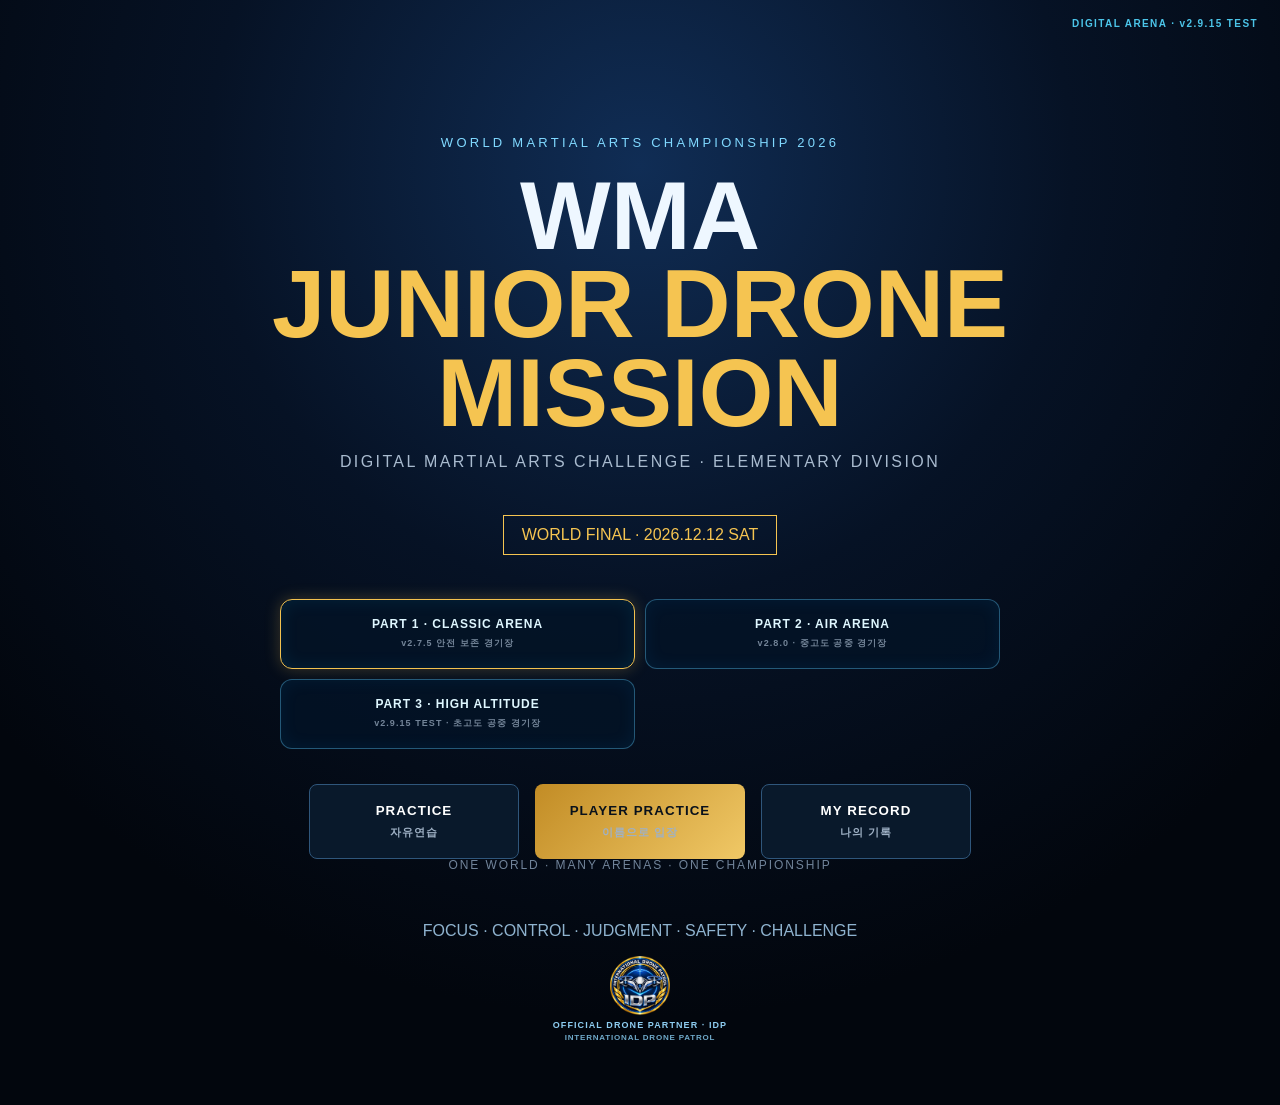
==== commit 8d69c7ad: "v2.9.15 TEST: bump visible version" ====
--- a/index.html
+++ b/index.html
@@ -64,12 +64,12 @@
 @media(max-width:650px){.player-name-hud{right:5px;bottom:42px;min-width:100px;max-width:160px;padding:4px 6px}.player-name-hud small{font-size:6px}.player-name-hud b{font-size:10px}}
 </style></head>
 <body><main class="shell" data-arena="classic">
-<section id="home" class="screen active"><div class="home-build-version">DIGITAL ARENA · v2.9.14 TEST</div>
+<section id="home" class="screen active"><div class="home-build-version">DIGITAL ARENA · v2.9.15 TEST</div>
   <div class="eyebrow">WORLD MARTIAL ARTS CHAMPIONSHIP 2026</div>
   <h1>WMA <span>JUNIOR DRONE MISSION</span></h1>
   <p class="sub">DIGITAL MARTIAL ARTS CHALLENGE · ELEMENTARY DIVISION</p>
   <div class="date">WORLD FINAL · 2026.12.12 SAT</div>
-<div class="arena-selector" aria-label="Arena selection"><button type="button" class="arena-choice selected" data-arena-choice="classic"><b>PART 1 · CLASSIC ARENA</b><small>v2.7.5 안전 보존 경기장</small></button><button type="button" class="arena-choice" data-arena-choice="air"><b>PART 2 · AIR ARENA</b><small>v2.8.0 · 중고도 공중 경기장</small></button><button type="button" class="arena-choice" data-arena-choice="high"><b>PART 3 · HIGH ALTITUDE</b><small>v2.9.14 TEST · 초고도 공중 경기장</small></button></div>
+<div class="arena-selector" aria-label="Arena selection"><button type="button" class="arena-choice selected" data-arena-choice="classic"><b>PART 1 · CLASSIC ARENA</b><small>v2.7.5 안전 보존 경기장</small></button><button type="button" class="arena-choice" data-arena-choice="air"><b>PART 2 · AIR ARENA</b><small>v2.8.0 · 중고도 공중 경기장</small></button><button type="button" class="arena-choice" data-arena-choice="high"><b>PART 3 · HIGH ALTITUDE</b><small>v2.9.15 TEST · 초고도 공중 경기장</small></button></div>
   <div class="actions">
     <button data-go="practice">PRACTICE<small>자유연습</small></button>
     <button class="gold" data-go="entry">PLAYER PRACTICE<small>이름으로 입장</small></button>
@@ -81,11 +81,11 @@
 </section>
 <section id="practice" class="screen"><button class="back" data-go="home">← HOME</button><div class="arena-selection-status" data-arena-status>PART 1 · CLASSIC ARENA</div><h2>PRACTICE ARENA</h2><p>WMA 공식 코스를 자유롭게 연습합니다. 연습모드에는 비행 보조가 적용됩니다.</p><button class="gold wide" data-go="arena" data-mode="practice">START PRACTICE</button></section>
 
-<section id="entry" class="screen"><button class="back" data-go="home">← HOME</button><div class="arena-selection-status" data-arena-status>PART 1 · CLASSIC ARENA</div><div class="entry-build-version">DIGITAL ARENA · v2.9.14 TEST</div><h2>PLAYER PRACTICE</h2><p>계명태권도 · WMA JUNIOR DRONE MISSION 2026</p><div class="panel entry-panel"><label for="playerNumber">내 이름</label><input id="playerNumber" maxlength="30" autocomplete="off" placeholder="예: 김우리"><small>계명태권도에 등록된 자기 이름만 입력하고 Enter를 누르세요.</small><p id="entryStatus" class="entry-status" aria-live="polite"></p><button id="startOfficial" class="gold wide">START PRACTICE</button><div class="idp-partner entry-idp"><img src="assets/img/partners/idp-official.png" alt="IDP"><span>OFFICIAL DRONE PARTNER · IDP<small>INTERNATIONAL DRONE PATROL</small></span></div></div></section>
+<section id="entry" class="screen"><button class="back" data-go="home">← HOME</button><div class="arena-selection-status" data-arena-status>PART 1 · CLASSIC ARENA</div><div class="entry-build-version">DIGITAL ARENA · v2.9.15 TEST</div><h2>PLAYER PRACTICE</h2><p>계명태권도 · WMA JUNIOR DRONE MISSION 2026</p><div class="panel entry-panel"><label for="playerNumber">내 이름</label><input id="playerNumber" maxlength="30" autocomplete="off" placeholder="예: 김우리"><small>계명태권도에 등록된 자기 이름만 입력하고 Enter를 누르세요.</small><p id="entryStatus" class="entry-status" aria-live="polite"></p><button id="startOfficial" class="gold wide">START PRACTICE</button><div class="idp-partner entry-idp"><img src="assets/img/partners/idp-official.png" alt="IDP"><span>OFFICIAL DRONE PARTNER · IDP<small>INTERNATIONAL DRONE PATROL</small></span></div></div></section>
 <section id="record" class="screen"><button class="back" data-go="home">← HOME</button><h2>MY RECORD</h2><div class="panel"><b>PRACTICE RECORD</b><p>계명태권도 등록선수는 이름으로 입장하면 연습 횟수와 MY BEST 기록을 확인할 수 있습니다.</p></div></section>
 <section id="arena" class="screen arena">
   <button class="back arena-exit" data-go="home">← EXIT</button>
-  <div class="arena-brand"><b>WMA 2026</b><span id="modeLabel">CHAMPIONSHIP ARENA</span><em class="build-version">DIGITAL ARENA · v2.9.14 TEST</em></div>
+  <div class="arena-brand"><b>WMA 2026</b><span id="modeLabel">CHAMPIONSHIP ARENA</span><em class="build-version">DIGITAL ARENA · v2.9.15 TEST</em></div>
   <div class="hud"><b>ALT <span id="alt">0.0</span>m</b><b>SPD <span id="spd">0.0</span></b><b>DIST <span id="dist">0.0</span>m</b><b>SCORE <span id="score">0000</span></b><b>TIME <span id="time">03:00</span></b><b>MISSION <span id="stage">READY</span></b></div>
   <div class="arena-layout"><aside class="mission-board"><div class="panel-title">MISSION CHECKLIST</div><ol id="missionList"><li>TAKE OFF</li><li>CLIMB 5m</li><li>GATE 01</li><li>GATE 02</li><li>ENERGY RING</li><li>GATE 03</li><li>MISSION ZONE</li><li>TURN 180°</li><li>RETURN HOME</li><li>PRECISION LANDING</li></ol></aside><div id="flightArea" class="sky">
     <div class="master-stadium-bg" aria-hidden="true"></div>
@@ -126,7 +126,7 @@
   document.body.classList.toggle('high-altitude-arena-mode',high);
   document.body.classList.toggle('classic-arena-mode',!air);
   choices.forEach(btn=>btn.classList.toggle('selected',btn.dataset.arenaChoice===selected));
-  statuses.forEach(el=>el.textContent=high?'PART 3 · HIGH ALTITUDE · v2.9.14 TEST':air?'PART 2 · AIR ARENA · v2.8.0':'PART 1 · CLASSIC ARENA · v2.7.5 SAFE');
+  statuses.forEach(el=>el.textContent=high?'PART 3 · HIGH ALTITUDE · v2.9.15 TEST':air?'PART 2 · AIR ARENA · v2.8.0':'PART 1 · CLASSIC ARENA · v2.7.5 SAFE');
   if(arena)arena.dataset.arena=selected;
   try{sessionStorage.setItem('wmaArenaChoice',selected)}catch(e){}
  }
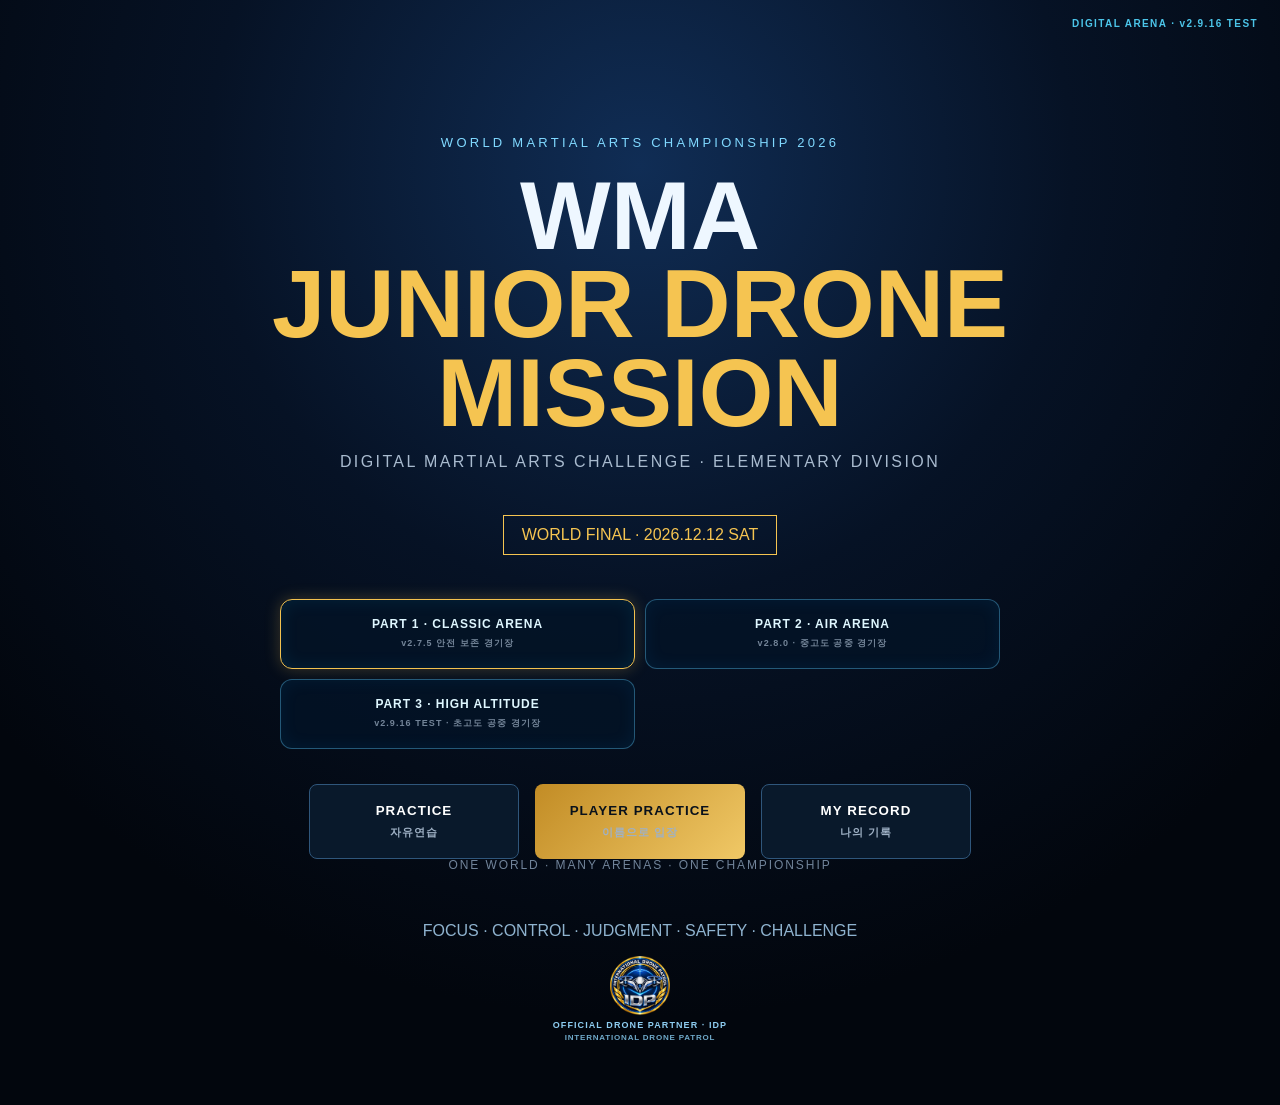
==== commit 42ffffc6: "v2.9.16 TEST: bump visible version" ====
--- a/index.html
+++ b/index.html
@@ -64,12 +64,12 @@
 @media(max-width:650px){.player-name-hud{right:5px;bottom:42px;min-width:100px;max-width:160px;padding:4px 6px}.player-name-hud small{font-size:6px}.player-name-hud b{font-size:10px}}
 </style></head>
 <body><main class="shell" data-arena="classic">
-<section id="home" class="screen active"><div class="home-build-version">DIGITAL ARENA · v2.9.15 TEST</div>
+<section id="home" class="screen active"><div class="home-build-version">DIGITAL ARENA · v2.9.16 TEST</div>
   <div class="eyebrow">WORLD MARTIAL ARTS CHAMPIONSHIP 2026</div>
   <h1>WMA <span>JUNIOR DRONE MISSION</span></h1>
   <p class="sub">DIGITAL MARTIAL ARTS CHALLENGE · ELEMENTARY DIVISION</p>
   <div class="date">WORLD FINAL · 2026.12.12 SAT</div>
-<div class="arena-selector" aria-label="Arena selection"><button type="button" class="arena-choice selected" data-arena-choice="classic"><b>PART 1 · CLASSIC ARENA</b><small>v2.7.5 안전 보존 경기장</small></button><button type="button" class="arena-choice" data-arena-choice="air"><b>PART 2 · AIR ARENA</b><small>v2.8.0 · 중고도 공중 경기장</small></button><button type="button" class="arena-choice" data-arena-choice="high"><b>PART 3 · HIGH ALTITUDE</b><small>v2.9.15 TEST · 초고도 공중 경기장</small></button></div>
+<div class="arena-selector" aria-label="Arena selection"><button type="button" class="arena-choice selected" data-arena-choice="classic"><b>PART 1 · CLASSIC ARENA</b><small>v2.7.5 안전 보존 경기장</small></button><button type="button" class="arena-choice" data-arena-choice="air"><b>PART 2 · AIR ARENA</b><small>v2.8.0 · 중고도 공중 경기장</small></button><button type="button" class="arena-choice" data-arena-choice="high"><b>PART 3 · HIGH ALTITUDE</b><small>v2.9.16 TEST · 초고도 공중 경기장</small></button></div>
   <div class="actions">
     <button data-go="practice">PRACTICE<small>자유연습</small></button>
     <button class="gold" data-go="entry">PLAYER PRACTICE<small>이름으로 입장</small></button>
@@ -81,11 +81,11 @@
 </section>
 <section id="practice" class="screen"><button class="back" data-go="home">← HOME</button><div class="arena-selection-status" data-arena-status>PART 1 · CLASSIC ARENA</div><h2>PRACTICE ARENA</h2><p>WMA 공식 코스를 자유롭게 연습합니다. 연습모드에는 비행 보조가 적용됩니다.</p><button class="gold wide" data-go="arena" data-mode="practice">START PRACTICE</button></section>
 
-<section id="entry" class="screen"><button class="back" data-go="home">← HOME</button><div class="arena-selection-status" data-arena-status>PART 1 · CLASSIC ARENA</div><div class="entry-build-version">DIGITAL ARENA · v2.9.15 TEST</div><h2>PLAYER PRACTICE</h2><p>계명태권도 · WMA JUNIOR DRONE MISSION 2026</p><div class="panel entry-panel"><label for="playerNumber">내 이름</label><input id="playerNumber" maxlength="30" autocomplete="off" placeholder="예: 김우리"><small>계명태권도에 등록된 자기 이름만 입력하고 Enter를 누르세요.</small><p id="entryStatus" class="entry-status" aria-live="polite"></p><button id="startOfficial" class="gold wide">START PRACTICE</button><div class="idp-partner entry-idp"><img src="assets/img/partners/idp-official.png" alt="IDP"><span>OFFICIAL DRONE PARTNER · IDP<small>INTERNATIONAL DRONE PATROL</small></span></div></div></section>
+<section id="entry" class="screen"><button class="back" data-go="home">← HOME</button><div class="arena-selection-status" data-arena-status>PART 1 · CLASSIC ARENA</div><div class="entry-build-version">DIGITAL ARENA · v2.9.16 TEST</div><h2>PLAYER PRACTICE</h2><p>계명태권도 · WMA JUNIOR DRONE MISSION 2026</p><div class="panel entry-panel"><label for="playerNumber">내 이름</label><input id="playerNumber" maxlength="30" autocomplete="off" placeholder="예: 김우리"><small>계명태권도에 등록된 자기 이름만 입력하고 Enter를 누르세요.</small><p id="entryStatus" class="entry-status" aria-live="polite"></p><button id="startOfficial" class="gold wide">START PRACTICE</button><div class="idp-partner entry-idp"><img src="assets/img/partners/idp-official.png" alt="IDP"><span>OFFICIAL DRONE PARTNER · IDP<small>INTERNATIONAL DRONE PATROL</small></span></div></div></section>
 <section id="record" class="screen"><button class="back" data-go="home">← HOME</button><h2>MY RECORD</h2><div class="panel"><b>PRACTICE RECORD</b><p>계명태권도 등록선수는 이름으로 입장하면 연습 횟수와 MY BEST 기록을 확인할 수 있습니다.</p></div></section>
 <section id="arena" class="screen arena">
   <button class="back arena-exit" data-go="home">← EXIT</button>
-  <div class="arena-brand"><b>WMA 2026</b><span id="modeLabel">CHAMPIONSHIP ARENA</span><em class="build-version">DIGITAL ARENA · v2.9.15 TEST</em></div>
+  <div class="arena-brand"><b>WMA 2026</b><span id="modeLabel">CHAMPIONSHIP ARENA</span><em class="build-version">DIGITAL ARENA · v2.9.16 TEST</em></div>
   <div class="hud"><b>ALT <span id="alt">0.0</span>m</b><b>SPD <span id="spd">0.0</span></b><b>DIST <span id="dist">0.0</span>m</b><b>SCORE <span id="score">0000</span></b><b>TIME <span id="time">03:00</span></b><b>MISSION <span id="stage">READY</span></b></div>
   <div class="arena-layout"><aside class="mission-board"><div class="panel-title">MISSION CHECKLIST</div><ol id="missionList"><li>TAKE OFF</li><li>CLIMB 5m</li><li>GATE 01</li><li>GATE 02</li><li>ENERGY RING</li><li>GATE 03</li><li>MISSION ZONE</li><li>TURN 180°</li><li>RETURN HOME</li><li>PRECISION LANDING</li></ol></aside><div id="flightArea" class="sky">
     <div class="master-stadium-bg" aria-hidden="true"></div>
@@ -126,7 +126,7 @@
   document.body.classList.toggle('high-altitude-arena-mode',high);
   document.body.classList.toggle('classic-arena-mode',!air);
   choices.forEach(btn=>btn.classList.toggle('selected',btn.dataset.arenaChoice===selected));
-  statuses.forEach(el=>el.textContent=high?'PART 3 · HIGH ALTITUDE · v2.9.15 TEST':air?'PART 2 · AIR ARENA · v2.8.0':'PART 1 · CLASSIC ARENA · v2.7.5 SAFE');
+  statuses.forEach(el=>el.textContent=high?'PART 3 · HIGH ALTITUDE · v2.9.16 TEST':air?'PART 2 · AIR ARENA · v2.8.0':'PART 1 · CLASSIC ARENA · v2.7.5 SAFE');
   if(arena)arena.dataset.arena=selected;
   try{sessionStorage.setItem('wmaArenaChoice',selected)}catch(e){}
  }
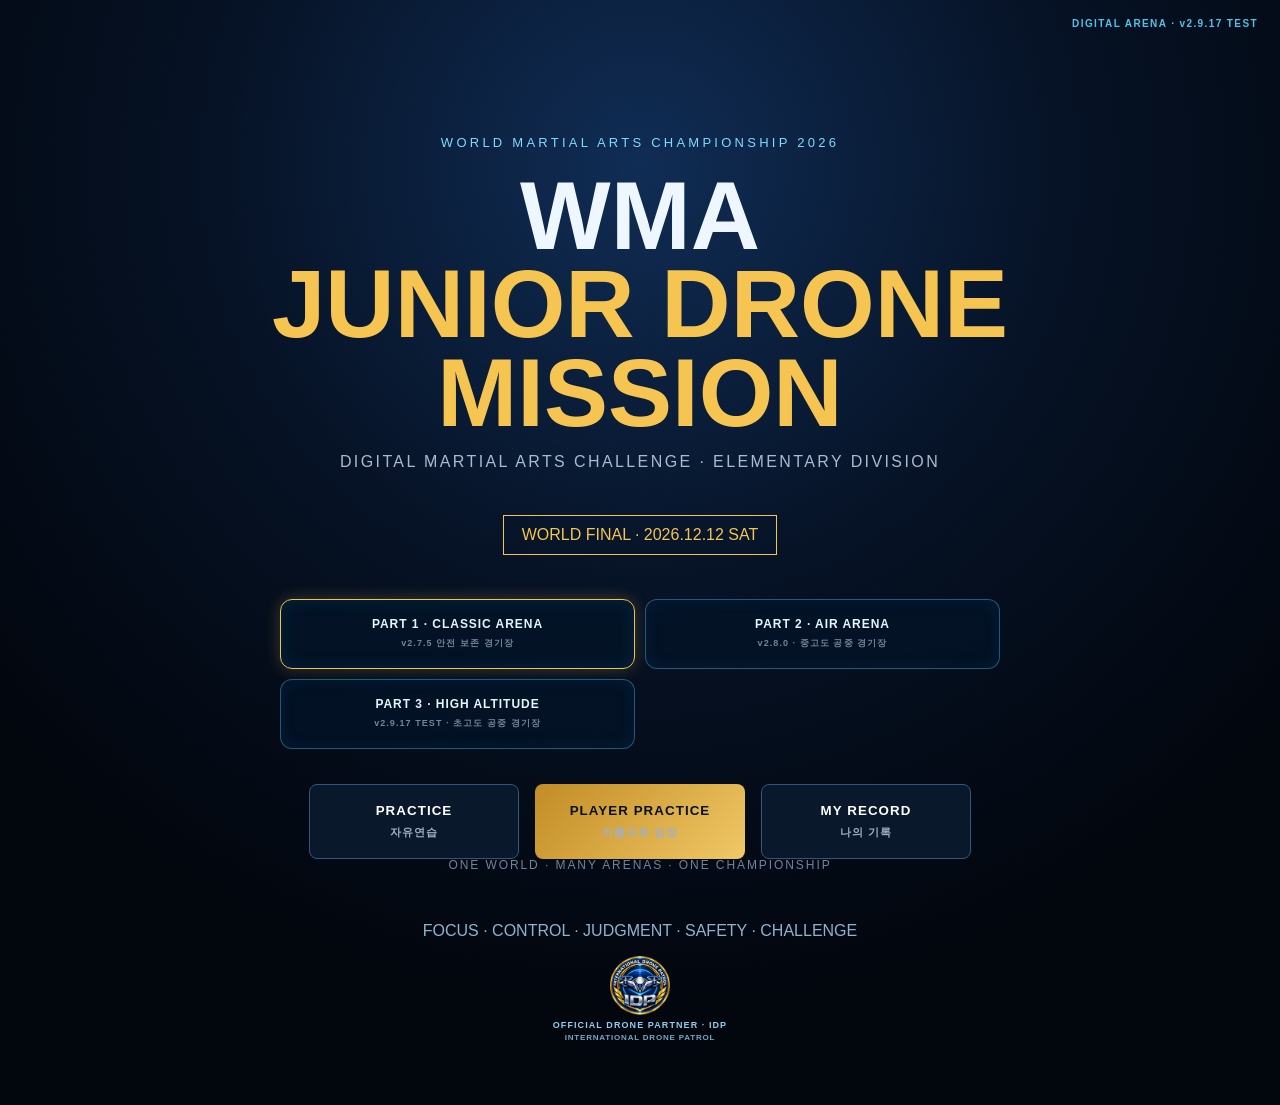
==== commit 703e3937: "v2.9.17 TEST: bump visible version" ====
--- a/index.html
+++ b/index.html
@@ -64,12 +64,12 @@
 @media(max-width:650px){.player-name-hud{right:5px;bottom:42px;min-width:100px;max-width:160px;padding:4px 6px}.player-name-hud small{font-size:6px}.player-name-hud b{font-size:10px}}
 </style></head>
 <body><main class="shell" data-arena="classic">
-<section id="home" class="screen active"><div class="home-build-version">DIGITAL ARENA · v2.9.16 TEST</div>
+<section id="home" class="screen active"><div class="home-build-version">DIGITAL ARENA · v2.9.17 TEST</div>
   <div class="eyebrow">WORLD MARTIAL ARTS CHAMPIONSHIP 2026</div>
   <h1>WMA <span>JUNIOR DRONE MISSION</span></h1>
   <p class="sub">DIGITAL MARTIAL ARTS CHALLENGE · ELEMENTARY DIVISION</p>
   <div class="date">WORLD FINAL · 2026.12.12 SAT</div>
-<div class="arena-selector" aria-label="Arena selection"><button type="button" class="arena-choice selected" data-arena-choice="classic"><b>PART 1 · CLASSIC ARENA</b><small>v2.7.5 안전 보존 경기장</small></button><button type="button" class="arena-choice" data-arena-choice="air"><b>PART 2 · AIR ARENA</b><small>v2.8.0 · 중고도 공중 경기장</small></button><button type="button" class="arena-choice" data-arena-choice="high"><b>PART 3 · HIGH ALTITUDE</b><small>v2.9.16 TEST · 초고도 공중 경기장</small></button></div>
+<div class="arena-selector" aria-label="Arena selection"><button type="button" class="arena-choice selected" data-arena-choice="classic"><b>PART 1 · CLASSIC ARENA</b><small>v2.7.5 안전 보존 경기장</small></button><button type="button" class="arena-choice" data-arena-choice="air"><b>PART 2 · AIR ARENA</b><small>v2.8.0 · 중고도 공중 경기장</small></button><button type="button" class="arena-choice" data-arena-choice="high"><b>PART 3 · HIGH ALTITUDE</b><small>v2.9.17 TEST · 초고도 공중 경기장</small></button></div>
   <div class="actions">
     <button data-go="practice">PRACTICE<small>자유연습</small></button>
     <button class="gold" data-go="entry">PLAYER PRACTICE<small>이름으로 입장</small></button>
@@ -81,11 +81,11 @@
 </section>
 <section id="practice" class="screen"><button class="back" data-go="home">← HOME</button><div class="arena-selection-status" data-arena-status>PART 1 · CLASSIC ARENA</div><h2>PRACTICE ARENA</h2><p>WMA 공식 코스를 자유롭게 연습합니다. 연습모드에는 비행 보조가 적용됩니다.</p><button class="gold wide" data-go="arena" data-mode="practice">START PRACTICE</button></section>
 
-<section id="entry" class="screen"><button class="back" data-go="home">← HOME</button><div class="arena-selection-status" data-arena-status>PART 1 · CLASSIC ARENA</div><div class="entry-build-version">DIGITAL ARENA · v2.9.16 TEST</div><h2>PLAYER PRACTICE</h2><p>계명태권도 · WMA JUNIOR DRONE MISSION 2026</p><div class="panel entry-panel"><label for="playerNumber">내 이름</label><input id="playerNumber" maxlength="30" autocomplete="off" placeholder="예: 김우리"><small>계명태권도에 등록된 자기 이름만 입력하고 Enter를 누르세요.</small><p id="entryStatus" class="entry-status" aria-live="polite"></p><button id="startOfficial" class="gold wide">START PRACTICE</button><div class="idp-partner entry-idp"><img src="assets/img/partners/idp-official.png" alt="IDP"><span>OFFICIAL DRONE PARTNER · IDP<small>INTERNATIONAL DRONE PATROL</small></span></div></div></section>
+<section id="entry" class="screen"><button class="back" data-go="home">← HOME</button><div class="arena-selection-status" data-arena-status>PART 1 · CLASSIC ARENA</div><div class="entry-build-version">DIGITAL ARENA · v2.9.17 TEST</div><h2>PLAYER PRACTICE</h2><p>계명태권도 · WMA JUNIOR DRONE MISSION 2026</p><div class="panel entry-panel"><label for="playerNumber">내 이름</label><input id="playerNumber" maxlength="30" autocomplete="off" placeholder="예: 김우리"><small>계명태권도에 등록된 자기 이름만 입력하고 Enter를 누르세요.</small><p id="entryStatus" class="entry-status" aria-live="polite"></p><button id="startOfficial" class="gold wide">START PRACTICE</button><div class="idp-partner entry-idp"><img src="assets/img/partners/idp-official.png" alt="IDP"><span>OFFICIAL DRONE PARTNER · IDP<small>INTERNATIONAL DRONE PATROL</small></span></div></div></section>
 <section id="record" class="screen"><button class="back" data-go="home">← HOME</button><h2>MY RECORD</h2><div class="panel"><b>PRACTICE RECORD</b><p>계명태권도 등록선수는 이름으로 입장하면 연습 횟수와 MY BEST 기록을 확인할 수 있습니다.</p></div></section>
 <section id="arena" class="screen arena">
   <button class="back arena-exit" data-go="home">← EXIT</button>
-  <div class="arena-brand"><b>WMA 2026</b><span id="modeLabel">CHAMPIONSHIP ARENA</span><em class="build-version">DIGITAL ARENA · v2.9.16 TEST</em></div>
+  <div class="arena-brand"><b>WMA 2026</b><span id="modeLabel">CHAMPIONSHIP ARENA</span><em class="build-version">DIGITAL ARENA · v2.9.17 TEST</em></div>
   <div class="hud"><b>ALT <span id="alt">0.0</span>m</b><b>SPD <span id="spd">0.0</span></b><b>DIST <span id="dist">0.0</span>m</b><b>SCORE <span id="score">0000</span></b><b>TIME <span id="time">03:00</span></b><b>MISSION <span id="stage">READY</span></b></div>
   <div class="arena-layout"><aside class="mission-board"><div class="panel-title">MISSION CHECKLIST</div><ol id="missionList"><li>TAKE OFF</li><li>CLIMB 5m</li><li>GATE 01</li><li>GATE 02</li><li>ENERGY RING</li><li>GATE 03</li><li>MISSION ZONE</li><li>TURN 180°</li><li>RETURN HOME</li><li>PRECISION LANDING</li></ol></aside><div id="flightArea" class="sky">
     <div class="master-stadium-bg" aria-hidden="true"></div>
@@ -126,7 +126,7 @@
   document.body.classList.toggle('high-altitude-arena-mode',high);
   document.body.classList.toggle('classic-arena-mode',!air);
   choices.forEach(btn=>btn.classList.toggle('selected',btn.dataset.arenaChoice===selected));
-  statuses.forEach(el=>el.textContent=high?'PART 3 · HIGH ALTITUDE · v2.9.16 TEST':air?'PART 2 · AIR ARENA · v2.8.0':'PART 1 · CLASSIC ARENA · v2.7.5 SAFE');
+  statuses.forEach(el=>el.textContent=high?'PART 3 · HIGH ALTITUDE · v2.9.17 TEST':air?'PART 2 · AIR ARENA · v2.8.0':'PART 1 · CLASSIC ARENA · v2.7.5 SAFE');
   if(arena)arena.dataset.arena=selected;
   try{sessionStorage.setItem('wmaArenaChoice',selected)}catch(e){}
  }
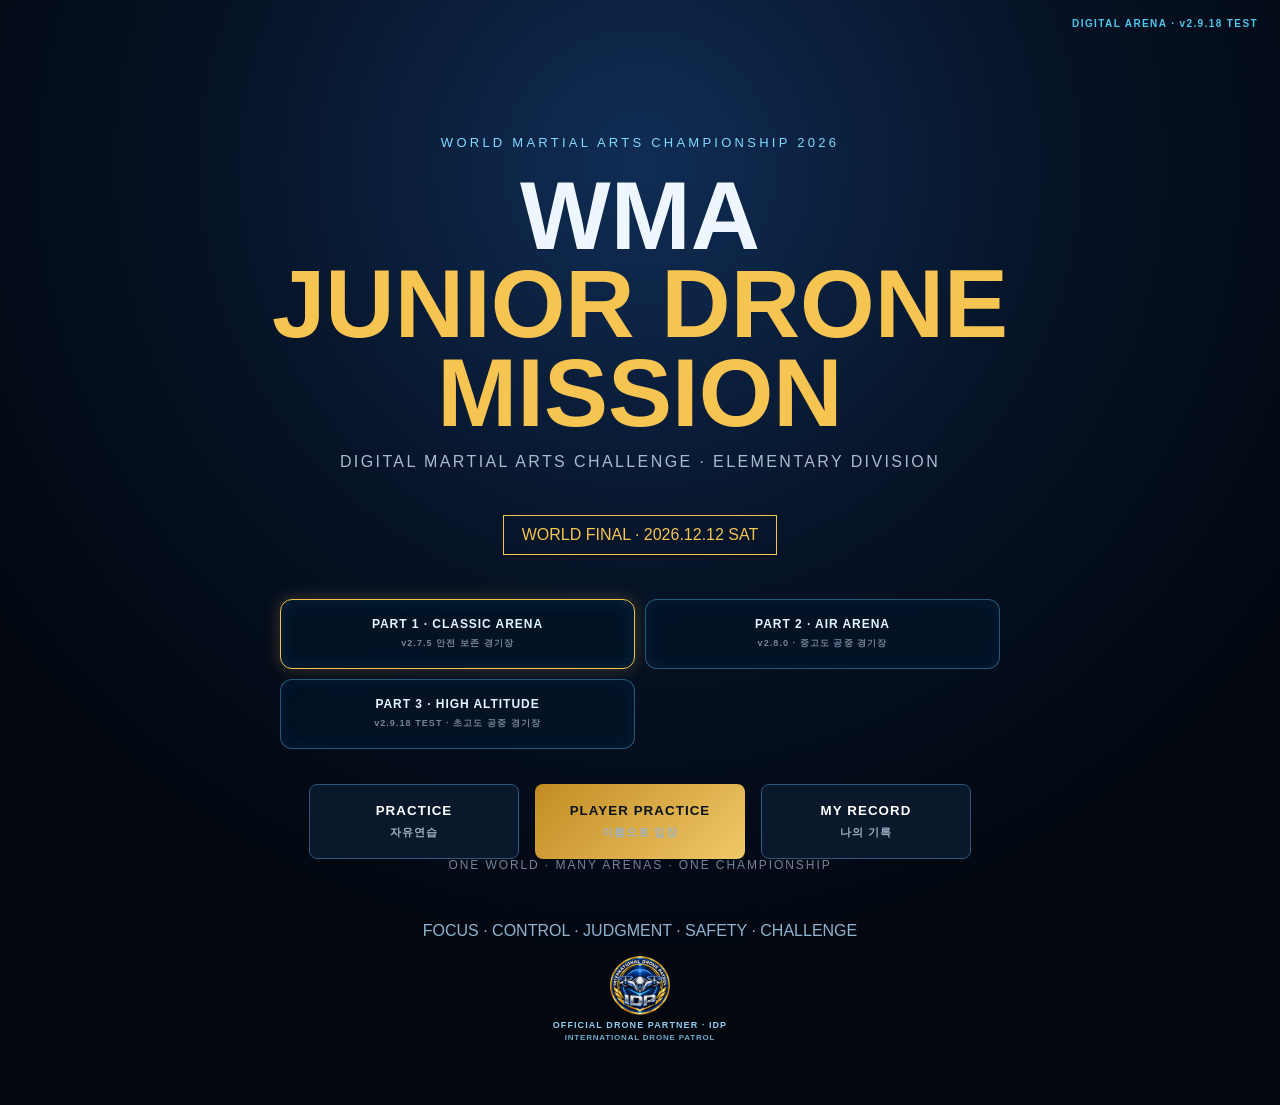
==== commit a419ecdc: "v2.9.18 TEST: add opt-in tablet touch controls" ====
--- a/index.html
+++ b/index.html
@@ -62,14 +62,27 @@
 .high-altitude-arena-mode .player-name-hud{display:block}.player-name-hud small{display:block;color:#72b9dc;font-size:7px;font-weight:900;letter-spacing:.13em;margin-bottom:2px}.player-name-hud b{display:block;color:#e9fbff;font-size:14px;font-weight:900;letter-spacing:.06em;white-space:nowrap;overflow:hidden;text-overflow:ellipsis;text-shadow:0 0 8px rgba(35,207,255,.35)}
 @media(max-width:1000px){.player-name-hud{right:7px;bottom:55px;min-width:120px;max-width:210px;padding:5px 7px}.player-name-hud b{font-size:12px}}
 @media(max-width:650px){.player-name-hud{right:5px;bottom:42px;min-width:100px;max-width:160px;padding:4px 6px}.player-name-hud small{font-size:6px}.player-name-hud b{font-size:10px}}
+</style><style>
+/* v2.9.18 · TABLET CONTROL opt-in — existing PC/mobile UI preserved */
+.tablet-entry-btn{margin-top:10px;border-color:#22d5ff!important;color:#dffbff!important;background:linear-gradient(180deg,#063a55,#031a2b)!important}
+.tablet-entry-btn small{color:#7fe8ff!important}
+.tablet-controls{display:none}
+body.tablet-control-mode .control-deck{display:none!important}
+body.tablet-control-mode .tablet-controls{position:fixed;left:0;right:0;bottom:8px;z-index:80;display:flex;justify-content:space-between;align-items:flex-end;padding:0 18px;pointer-events:none;touch-action:none}
+.tablet-pad{display:grid;grid-template-columns:repeat(3,58px);grid-template-rows:repeat(3,58px);gap:5px;pointer-events:auto}
+.tablet-pad button,.tablet-actions button{border:1px solid #28cfff;border-radius:12px;background:rgba(0,16,35,.88);color:#fff;font-weight:900;font-size:16px;box-shadow:0 0 12px rgba(0,198,255,.22);touch-action:none;user-select:none;-webkit-user-select:none}
+.tablet-pad .blank{visibility:hidden}.tablet-pad .wide{font-size:11px}
+.tablet-actions{display:grid;grid-template-columns:72px 72px;gap:7px;pointer-events:auto}
+.tablet-actions button{height:58px;font-size:11px}.tablet-actions .takeoff{grid-column:1/3;border-color:#ffd24a;color:#ffd24a;font-size:13px}
+@media(max-width:700px){body.tablet-control-mode .tablet-controls{padding:0 7px}.tablet-pad{grid-template-columns:repeat(3,46px);grid-template-rows:repeat(3,46px);gap:3px}.tablet-actions{grid-template-columns:58px 58px}.tablet-actions button{height:46px}}
 </style></head>
 <body><main class="shell" data-arena="classic">
-<section id="home" class="screen active"><div class="home-build-version">DIGITAL ARENA · v2.9.17 TEST</div>
+<section id="home" class="screen active"><div class="home-build-version">DIGITAL ARENA · v2.9.18 TEST</div>
   <div class="eyebrow">WORLD MARTIAL ARTS CHAMPIONSHIP 2026</div>
   <h1>WMA <span>JUNIOR DRONE MISSION</span></h1>
   <p class="sub">DIGITAL MARTIAL ARTS CHALLENGE · ELEMENTARY DIVISION</p>
   <div class="date">WORLD FINAL · 2026.12.12 SAT</div>
-<div class="arena-selector" aria-label="Arena selection"><button type="button" class="arena-choice selected" data-arena-choice="classic"><b>PART 1 · CLASSIC ARENA</b><small>v2.7.5 안전 보존 경기장</small></button><button type="button" class="arena-choice" data-arena-choice="air"><b>PART 2 · AIR ARENA</b><small>v2.8.0 · 중고도 공중 경기장</small></button><button type="button" class="arena-choice" data-arena-choice="high"><b>PART 3 · HIGH ALTITUDE</b><small>v2.9.17 TEST · 초고도 공중 경기장</small></button></div>
+<div class="arena-selector" aria-label="Arena selection"><button type="button" class="arena-choice selected" data-arena-choice="classic"><b>PART 1 · CLASSIC ARENA</b><small>v2.7.5 안전 보존 경기장</small></button><button type="button" class="arena-choice" data-arena-choice="air"><b>PART 2 · AIR ARENA</b><small>v2.8.0 · 중고도 공중 경기장</small></button><button type="button" class="arena-choice" data-arena-choice="high"><b>PART 3 · HIGH ALTITUDE</b><small>v2.9.18 TEST · 초고도 공중 경기장</small></button></div>
   <div class="actions">
     <button data-go="practice">PRACTICE<small>자유연습</small></button>
     <button class="gold" data-go="entry">PLAYER PRACTICE<small>이름으로 입장</small></button>
@@ -81,11 +94,11 @@
 </section>
 <section id="practice" class="screen"><button class="back" data-go="home">← HOME</button><div class="arena-selection-status" data-arena-status>PART 1 · CLASSIC ARENA</div><h2>PRACTICE ARENA</h2><p>WMA 공식 코스를 자유롭게 연습합니다. 연습모드에는 비행 보조가 적용됩니다.</p><button class="gold wide" data-go="arena" data-mode="practice">START PRACTICE</button></section>
 
-<section id="entry" class="screen"><button class="back" data-go="home">← HOME</button><div class="arena-selection-status" data-arena-status>PART 1 · CLASSIC ARENA</div><div class="entry-build-version">DIGITAL ARENA · v2.9.17 TEST</div><h2>PLAYER PRACTICE</h2><p>계명태권도 · WMA JUNIOR DRONE MISSION 2026</p><div class="panel entry-panel"><label for="playerNumber">내 이름</label><input id="playerNumber" maxlength="30" autocomplete="off" placeholder="예: 김우리"><small>계명태권도에 등록된 자기 이름만 입력하고 Enter를 누르세요.</small><p id="entryStatus" class="entry-status" aria-live="polite"></p><button id="startOfficial" class="gold wide">START PRACTICE</button><div class="idp-partner entry-idp"><img src="assets/img/partners/idp-official.png" alt="IDP"><span>OFFICIAL DRONE PARTNER · IDP<small>INTERNATIONAL DRONE PATROL</small></span></div></div></section>
+<section id="entry" class="screen"><button class="back" data-go="home">← HOME</button><div class="arena-selection-status" data-arena-status>PART 1 · CLASSIC ARENA</div><div class="entry-build-version">DIGITAL ARENA · v2.9.18 TEST</div><h2>PLAYER PRACTICE</h2><p>계명태권도 · WMA JUNIOR DRONE MISSION 2026</p><div class="panel entry-panel"><label for="playerNumber">내 이름</label><input id="playerNumber" maxlength="30" autocomplete="off" placeholder="예: 김우리"><small>계명태권도에 등록된 자기 이름만 입력하고 Enter를 누르세요.</small><p id="entryStatus" class="entry-status" aria-live="polite"></p><button id="startOfficial" class="gold wide">START PRACTICE</button><button id="startTablet" type="button" class="wide tablet-entry-btn">TABLET CONTROL<small>갤럭시 탭 · 아이패드 터치 조종</small></button><div class="idp-partner entry-idp"><img src="assets/img/partners/idp-official.png" alt="IDP"><span>OFFICIAL DRONE PARTNER · IDP<small>INTERNATIONAL DRONE PATROL</small></span></div></div></section>
 <section id="record" class="screen"><button class="back" data-go="home">← HOME</button><h2>MY RECORD</h2><div class="panel"><b>PRACTICE RECORD</b><p>계명태권도 등록선수는 이름으로 입장하면 연습 횟수와 MY BEST 기록을 확인할 수 있습니다.</p></div></section>
 <section id="arena" class="screen arena">
   <button class="back arena-exit" data-go="home">← EXIT</button>
-  <div class="arena-brand"><b>WMA 2026</b><span id="modeLabel">CHAMPIONSHIP ARENA</span><em class="build-version">DIGITAL ARENA · v2.9.17 TEST</em></div>
+  <div class="arena-brand"><b>WMA 2026</b><span id="modeLabel">CHAMPIONSHIP ARENA</span><em class="build-version">DIGITAL ARENA · v2.9.18 TEST</em></div>
   <div class="hud"><b>ALT <span id="alt">0.0</span>m</b><b>SPD <span id="spd">0.0</span></b><b>DIST <span id="dist">0.0</span>m</b><b>SCORE <span id="score">0000</span></b><b>TIME <span id="time">03:00</span></b><b>MISSION <span id="stage">READY</span></b></div>
   <div class="arena-layout"><aside class="mission-board"><div class="panel-title">MISSION CHECKLIST</div><ol id="missionList"><li>TAKE OFF</li><li>CLIMB 5m</li><li>GATE 01</li><li>GATE 02</li><li>ENERGY RING</li><li>GATE 03</li><li>MISSION ZONE</li><li>TURN 180°</li><li>RETURN HOME</li><li>PRECISION LANDING</li></ol></aside><div id="flightArea" class="sky">
     <div class="master-stadium-bg" aria-hidden="true"></div>
@@ -111,7 +124,9 @@
     <div class="player-name-hud" id="playerNameHud"><small>PLAYER / 선수명</small><b id="arenaPlayerName">PLAYER</b></div><div class="idp-partner arena-idp"><img src="assets/img/partners/idp-official.png" alt="IDP"><span>OFFICIAL DRONE PARTNER · IDP</span></div><div id="flash" class="flash"></div><div id="warning" class="warning"></div><div id="targetNav" class="target-nav"><b>TARGET</b><span id="targetDistance">--</span><span class="nav-arrow">▲</span></div><div id="countdown" class="countdown-overlay"><b>3</b></div>
   </div><aside class="course-board"><div class="panel-title">OFFICIAL COURSE</div><div class="mini-course"><i class="mini home-dot">H</i><i class="mini m1">1</i><i class="mini m2">2</i><i class="mini mr">R</i><i class="mini m3">3</i><i class="mini mz">M</i><svg viewBox="0 0 100 160" preserveAspectRatio="none"><path d="M50 145 L50 112 L28 86 L50 66 L72 43 L50 18" /><path class="return-route" d="M50 18 C82 50 82 112 50 145" /></svg></div><div class="course-legend"><b>WMA 2026</b><span>FIXED OFFICIAL COURSE</span></div></aside></div>
   <div class="mission"><strong id="mission">MISSION 01 · TAKE OFF</strong><span id="guide">SPACE 이륙 · W/S 전후 · A/D 좌우 · ←/→ 회전 · ↑/↓ 고도 · R 재시작</span></div>
-  <div class="control-deck"><div class="control-hint">FLIGHT CONTROL</div><div class="controls"><button data-code="KeyA">A</button><button data-code="KeyW">W</button><button data-code="KeyD">D</button><button data-code="ArrowLeft">↶</button><button data-code="KeyS">S</button><button data-code="ArrowDown">↓</button><button data-code="ArrowRight">↷</button><button data-code="ArrowUp">↑</button><button class="space" data-code="Space">SPACE</button><button data-code="KeyR">RESET</button></div></div>
+  <div class="control-deck"><div class="control-hint">FLIGHT CONTROL</div><div class="controls"><button data-code="KeyA">A</button><button data-code="KeyW">W</button><button data-code="KeyD">D</button><button data-code="ArrowLeft">↶</button><button data-code="KeyS">S</button><button data-code="ArrowDown">↓</button><button data-code="ArrowRight">↷</button><button data-code="ArrowUp">↑</button><button class="space" data-code="Space">SPACE</button><button data-code="KeyR">RESET</button></div></div><div class="tablet-controls" id="tabletControls" aria-label="태블릿 터치 조종">
+<div class="tablet-pad"><span class="blank"></span><button data-code="KeyW">▲<br><small>전진</small></button><span class="blank"></span><button data-code="KeyA">◀<br><small>좌</small></button><button data-code="KeyS">▼<br><small>후진</small></button><button data-code="KeyD">▶<br><small>우</small></button><span class="blank"></span><span class="blank"></span><span class="blank"></span></div>
+<div class="tablet-actions"><button data-code="ArrowUp">상승 ↑</button><button data-code="ArrowDown">하강 ↓</button><button data-code="ArrowLeft">↶ 회전</button><button data-code="ArrowRight">회전 ↷</button><button class="takeoff" data-code="Space">이륙 / 착륙</button><button data-code="KeyR">RESET</button></div></div>
 </section>
 <div id="result" class="modal"><div><p>WMA JUNIOR DRONE MISSION 2026</p><h2>MISSION COMPLETE</h2><strong id="finalScore">000 / 1000</strong><p id="finalMeta"></p><p id="finalPlayer" class="final-player"></p><div class="result-breakdown"><span>MISSION SCORE</span><b id="missionScore">000</b><span>LANDING</span><b id="landingScore">000</b><span>TIME BONUS</span><b id="timeBonus">000</b></div><div class="idp-partner result-idp"><img src="assets/img/partners/idp-official.png" alt="IDP"><span>OFFICIAL DRONE PARTNER · IDP</span></div><button id="retry" class="gold">RETRY</button><button data-go="home">RETURN HOME</button></div></div>
 </main><script src="assets/js/app.js"></script><script>
@@ -126,7 +141,7 @@
   document.body.classList.toggle('high-altitude-arena-mode',high);
   document.body.classList.toggle('classic-arena-mode',!air);
   choices.forEach(btn=>btn.classList.toggle('selected',btn.dataset.arenaChoice===selected));
-  statuses.forEach(el=>el.textContent=high?'PART 3 · HIGH ALTITUDE · v2.9.17 TEST':air?'PART 2 · AIR ARENA · v2.8.0':'PART 1 · CLASSIC ARENA · v2.7.5 SAFE');
+  statuses.forEach(el=>el.textContent=high?'PART 3 · HIGH ALTITUDE · v2.9.18 TEST':air?'PART 2 · AIR ARENA · v2.8.0':'PART 1 · CLASSIC ARENA · v2.7.5 SAFE');
   if(arena)arena.dataset.arena=selected;
   try{sessionStorage.setItem('wmaArenaChoice',selected)}catch(e){}
  }
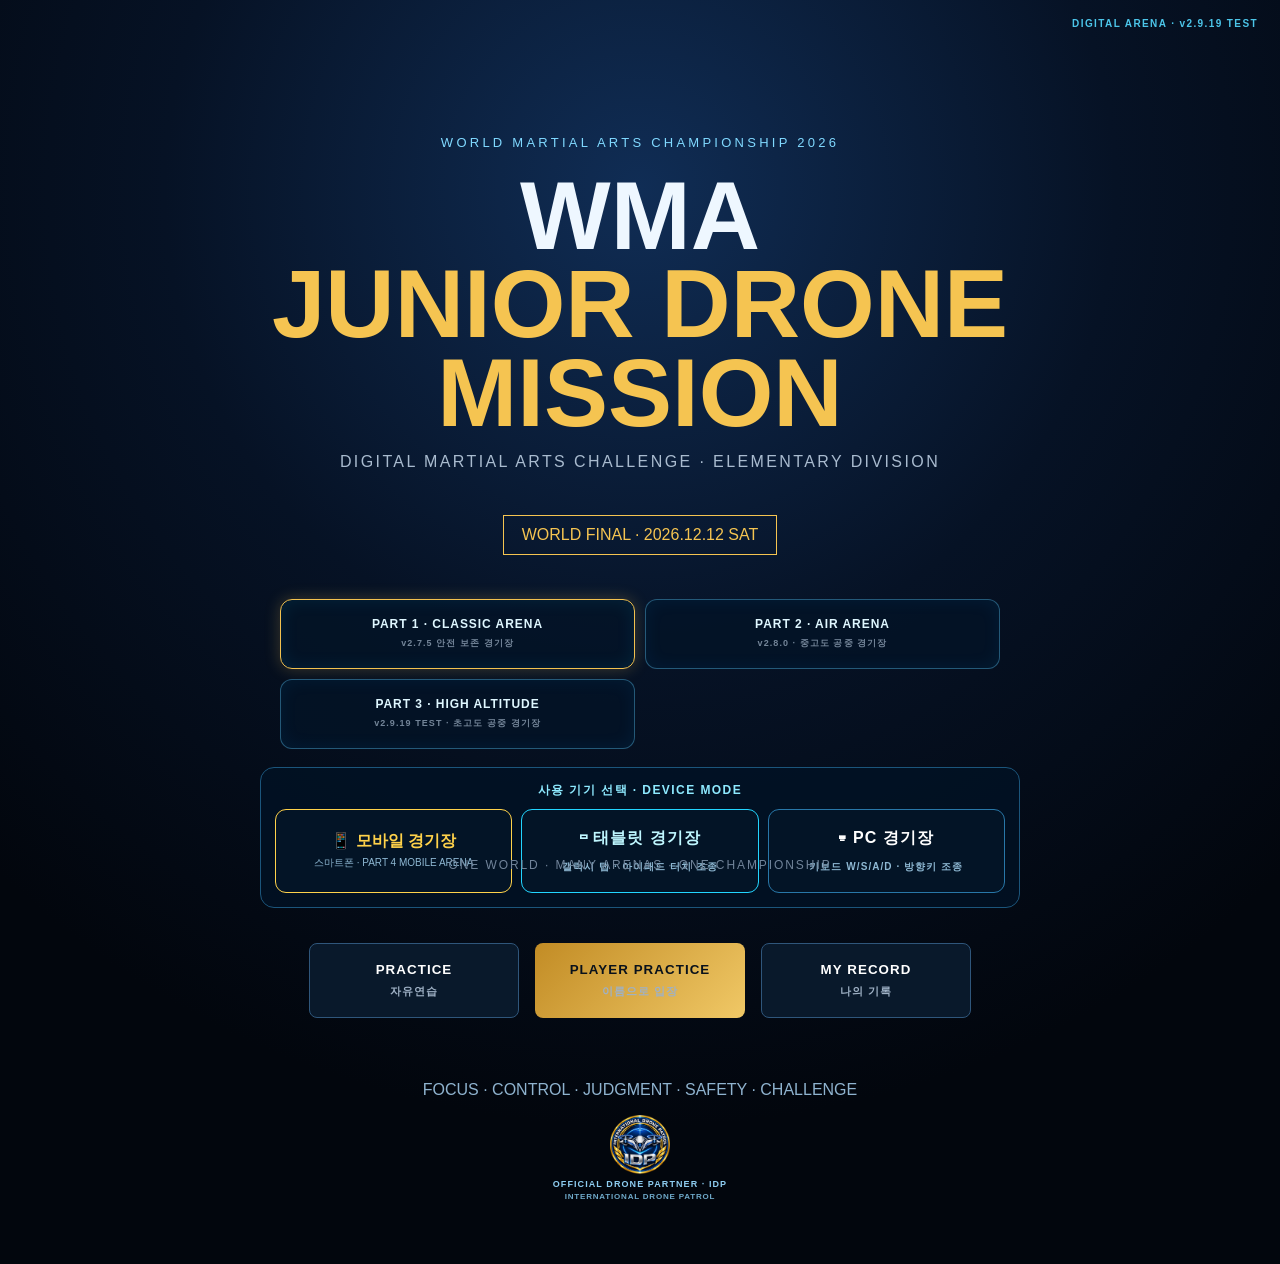
==== commit c38f1515: "v2.9.19 TEST: add clear mobile tablet PC entry buttons" ====
--- a/index.html
+++ b/index.html
@@ -75,14 +75,30 @@
 .tablet-actions{display:grid;grid-template-columns:72px 72px;gap:7px;pointer-events:auto}
 .tablet-actions button{height:58px;font-size:11px}.tablet-actions .takeoff{grid-column:1/3;border-color:#ffd24a;color:#ffd24a;font-size:13px}
 @media(max-width:700px){body.tablet-control-mode .tablet-controls{padding:0 7px}.tablet-pad{grid-template-columns:repeat(3,46px);grid-template-rows:repeat(3,46px);gap:3px}.tablet-actions{grid-template-columns:58px 58px}.tablet-actions button{height:46px}}
+</style><style>
+/* v2.9.19 · DEVICE ENTRY SELECTOR — home navigation only */
+.device-entry{width:min(760px,92vw);margin:18px auto 8px;padding:14px;border:1px solid #1b557b;border-radius:14px;background:rgba(0,18,38,.72)}
+.device-entry-title{margin:0 0 10px;color:#8eeaff;font-size:12px;font-weight:900;letter-spacing:.12em;text-align:center}
+.device-entry-grid{display:grid;grid-template-columns:repeat(3,1fr);gap:9px}
+.device-entry-grid button,.device-entry-grid a{box-sizing:border-box;min-height:70px;display:flex;flex-direction:column;align-items:center;justify-content:center;gap:4px;border:1px solid #2877a8;border-radius:11px;background:#031426;color:#fff;text-decoration:none;font:900 14px/1.2 inherit;cursor:pointer}
+.device-entry-grid strong{font-size:16px}.device-entry-grid small{color:#8eb8d3;font-size:10px}.device-entry-grid .device-mobile{border-color:#ffd24a;color:#ffd24a}.device-entry-grid .device-tablet{border-color:#22d5ff;color:#bff7ff}
+@media(max-width:650px){.device-entry{margin-top:12px;padding:10px}.device-entry-grid{grid-template-columns:1fr}.device-entry-grid button,.device-entry-grid a{min-height:58px}.device-entry-grid strong{font-size:15px}}
 </style></head>
 <body><main class="shell" data-arena="classic">
-<section id="home" class="screen active"><div class="home-build-version">DIGITAL ARENA · v2.9.18 TEST</div>
+<section id="home" class="screen active"><div class="home-build-version">DIGITAL ARENA · v2.9.19 TEST</div>
   <div class="eyebrow">WORLD MARTIAL ARTS CHAMPIONSHIP 2026</div>
   <h1>WMA <span>JUNIOR DRONE MISSION</span></h1>
   <p class="sub">DIGITAL MARTIAL ARTS CHALLENGE · ELEMENTARY DIVISION</p>
   <div class="date">WORLD FINAL · 2026.12.12 SAT</div>
-<div class="arena-selector" aria-label="Arena selection"><button type="button" class="arena-choice selected" data-arena-choice="classic"><b>PART 1 · CLASSIC ARENA</b><small>v2.7.5 안전 보존 경기장</small></button><button type="button" class="arena-choice" data-arena-choice="air"><b>PART 2 · AIR ARENA</b><small>v2.8.0 · 중고도 공중 경기장</small></button><button type="button" class="arena-choice" data-arena-choice="high"><b>PART 3 · HIGH ALTITUDE</b><small>v2.9.18 TEST · 초고도 공중 경기장</small></button></div>
+<div class="arena-selector" aria-label="Arena selection"><button type="button" class="arena-choice selected" data-arena-choice="classic"><b>PART 1 · CLASSIC ARENA</b><small>v2.7.5 안전 보존 경기장</small></button><button type="button" class="arena-choice" data-arena-choice="air"><b>PART 2 · AIR ARENA</b><small>v2.8.0 · 중고도 공중 경기장</small></button><button type="button" class="arena-choice" data-arena-choice="high"><b>PART 3 · HIGH ALTITUDE</b><small>v2.9.19 TEST · 초고도 공중 경기장</small></button></div>
+  <div class="device-entry" aria-label="사용 기기 선택">
+    <p class="device-entry-title">사용 기기 선택 · DEVICE MODE</p>
+    <div class="device-entry-grid">
+      <a class="device-mobile" href="part4/"><strong>📱 모바일 경기장</strong><small>스마트폰 · PART 4 MOBILE ARENA</small></a>
+      <button type="button" class="device-tablet" data-go="entry"><strong>▭ 태블릿 경기장</strong><small>갤럭시 탭 · 아이패드 터치 조종</small></button>
+      <button type="button" class="device-pc" data-go="practice"><strong>⌨ PC 경기장</strong><small>키보드 W/S/A/D · 방향키 조종</small></button>
+    </div>
+  </div>
   <div class="actions">
     <button data-go="practice">PRACTICE<small>자유연습</small></button>
     <button class="gold" data-go="entry">PLAYER PRACTICE<small>이름으로 입장</small></button>
@@ -94,11 +110,11 @@
 </section>
 <section id="practice" class="screen"><button class="back" data-go="home">← HOME</button><div class="arena-selection-status" data-arena-status>PART 1 · CLASSIC ARENA</div><h2>PRACTICE ARENA</h2><p>WMA 공식 코스를 자유롭게 연습합니다. 연습모드에는 비행 보조가 적용됩니다.</p><button class="gold wide" data-go="arena" data-mode="practice">START PRACTICE</button></section>
 
-<section id="entry" class="screen"><button class="back" data-go="home">← HOME</button><div class="arena-selection-status" data-arena-status>PART 1 · CLASSIC ARENA</div><div class="entry-build-version">DIGITAL ARENA · v2.9.18 TEST</div><h2>PLAYER PRACTICE</h2><p>계명태권도 · WMA JUNIOR DRONE MISSION 2026</p><div class="panel entry-panel"><label for="playerNumber">내 이름</label><input id="playerNumber" maxlength="30" autocomplete="off" placeholder="예: 김우리"><small>계명태권도에 등록된 자기 이름만 입력하고 Enter를 누르세요.</small><p id="entryStatus" class="entry-status" aria-live="polite"></p><button id="startOfficial" class="gold wide">START PRACTICE</button><button id="startTablet" type="button" class="wide tablet-entry-btn">TABLET CONTROL<small>갤럭시 탭 · 아이패드 터치 조종</small></button><div class="idp-partner entry-idp"><img src="assets/img/partners/idp-official.png" alt="IDP"><span>OFFICIAL DRONE PARTNER · IDP<small>INTERNATIONAL DRONE PATROL</small></span></div></div></section>
+<section id="entry" class="screen"><button class="back" data-go="home">← HOME</button><div class="arena-selection-status" data-arena-status>PART 1 · CLASSIC ARENA</div><div class="entry-build-version">DIGITAL ARENA · v2.9.19 TEST</div><h2>PLAYER PRACTICE</h2><p>계명태권도 · WMA JUNIOR DRONE MISSION 2026</p><div class="panel entry-panel"><label for="playerNumber">내 이름</label><input id="playerNumber" maxlength="30" autocomplete="off" placeholder="예: 김우리"><small>계명태권도에 등록된 자기 이름만 입력하고 Enter를 누르세요.</small><p id="entryStatus" class="entry-status" aria-live="polite"></p><button id="startOfficial" class="gold wide">START PRACTICE</button><button id="startTablet" type="button" class="wide tablet-entry-btn">TABLET CONTROL<small>갤럭시 탭 · 아이패드 터치 조종</small></button><div class="idp-partner entry-idp"><img src="assets/img/partners/idp-official.png" alt="IDP"><span>OFFICIAL DRONE PARTNER · IDP<small>INTERNATIONAL DRONE PATROL</small></span></div></div></section>
 <section id="record" class="screen"><button class="back" data-go="home">← HOME</button><h2>MY RECORD</h2><div class="panel"><b>PRACTICE RECORD</b><p>계명태권도 등록선수는 이름으로 입장하면 연습 횟수와 MY BEST 기록을 확인할 수 있습니다.</p></div></section>
 <section id="arena" class="screen arena">
   <button class="back arena-exit" data-go="home">← EXIT</button>
-  <div class="arena-brand"><b>WMA 2026</b><span id="modeLabel">CHAMPIONSHIP ARENA</span><em class="build-version">DIGITAL ARENA · v2.9.18 TEST</em></div>
+  <div class="arena-brand"><b>WMA 2026</b><span id="modeLabel">CHAMPIONSHIP ARENA</span><em class="build-version">DIGITAL ARENA · v2.9.19 TEST</em></div>
   <div class="hud"><b>ALT <span id="alt">0.0</span>m</b><b>SPD <span id="spd">0.0</span></b><b>DIST <span id="dist">0.0</span>m</b><b>SCORE <span id="score">0000</span></b><b>TIME <span id="time">03:00</span></b><b>MISSION <span id="stage">READY</span></b></div>
   <div class="arena-layout"><aside class="mission-board"><div class="panel-title">MISSION CHECKLIST</div><ol id="missionList"><li>TAKE OFF</li><li>CLIMB 5m</li><li>GATE 01</li><li>GATE 02</li><li>ENERGY RING</li><li>GATE 03</li><li>MISSION ZONE</li><li>TURN 180°</li><li>RETURN HOME</li><li>PRECISION LANDING</li></ol></aside><div id="flightArea" class="sky">
     <div class="master-stadium-bg" aria-hidden="true"></div>
@@ -141,7 +157,7 @@
   document.body.classList.toggle('high-altitude-arena-mode',high);
   document.body.classList.toggle('classic-arena-mode',!air);
   choices.forEach(btn=>btn.classList.toggle('selected',btn.dataset.arenaChoice===selected));
-  statuses.forEach(el=>el.textContent=high?'PART 3 · HIGH ALTITUDE · v2.9.18 TEST':air?'PART 2 · AIR ARENA · v2.8.0':'PART 1 · CLASSIC ARENA · v2.7.5 SAFE');
+  statuses.forEach(el=>el.textContent=high?'PART 3 · HIGH ALTITUDE · v2.9.19 TEST':air?'PART 2 · AIR ARENA · v2.8.0':'PART 1 · CLASSIC ARENA · v2.7.5 SAFE');
   if(arena)arena.dataset.arena=selected;
   try{sessionStorage.setItem('wmaArenaChoice',selected)}catch(e){}
  }
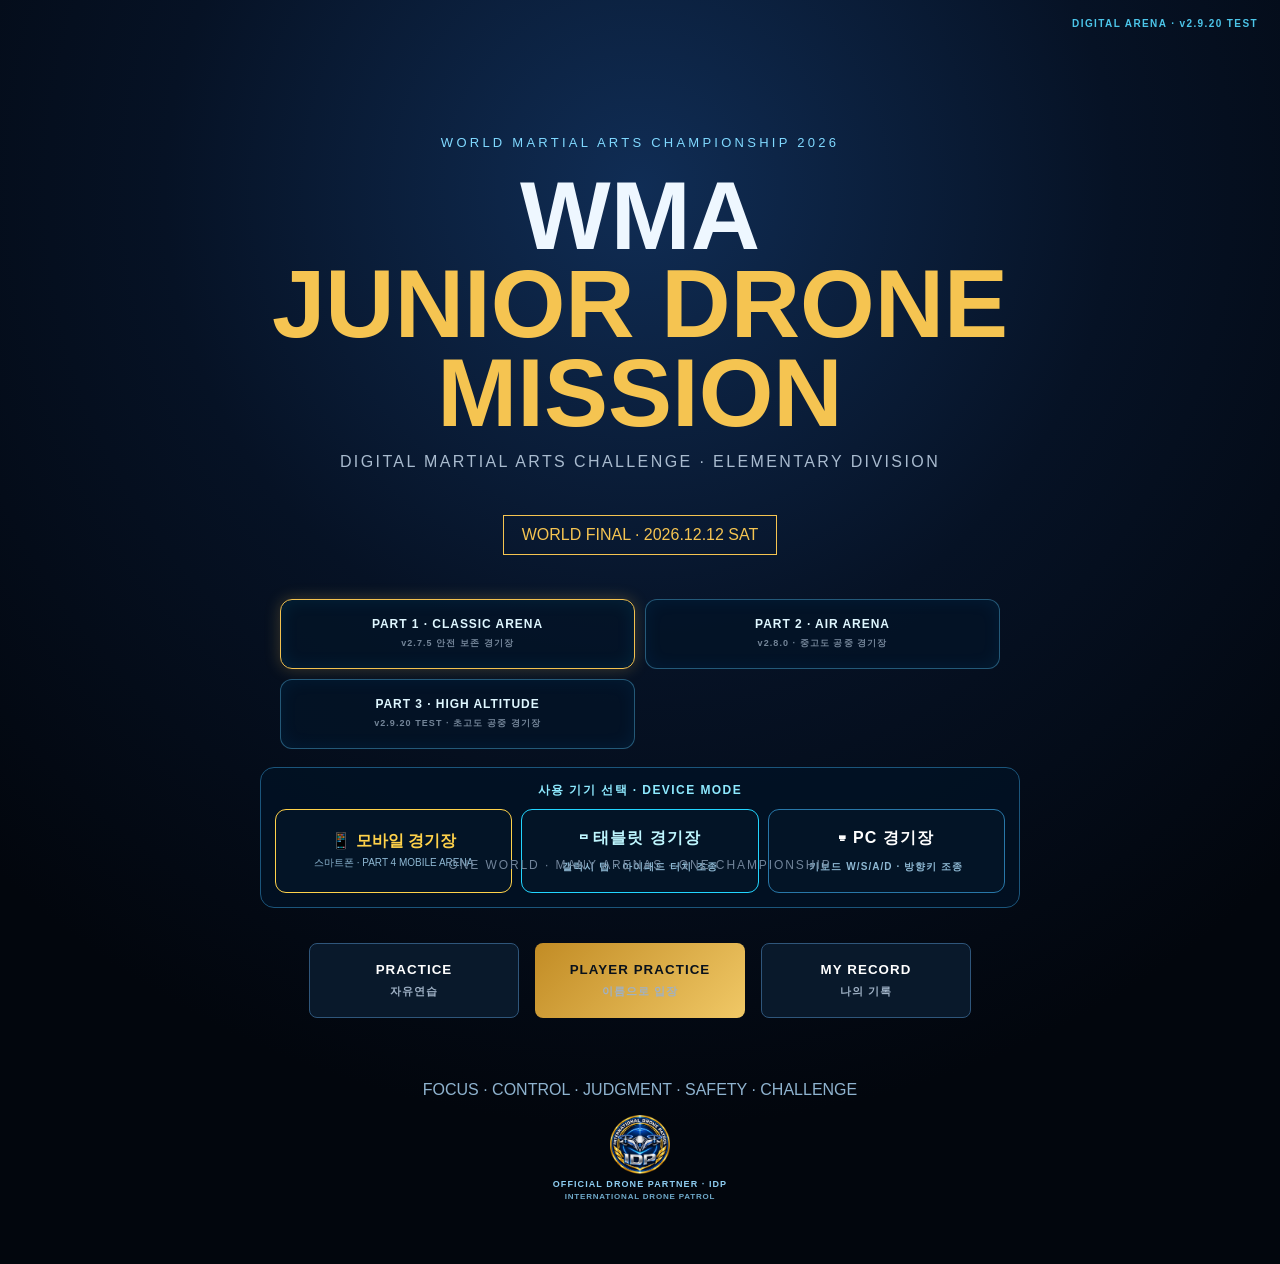
==== commit fbaf5a47: "v2.9.20 TEST: bump visible version" ====
--- a/index.html
+++ b/index.html
@@ -85,12 +85,12 @@
 @media(max-width:650px){.device-entry{margin-top:12px;padding:10px}.device-entry-grid{grid-template-columns:1fr}.device-entry-grid button,.device-entry-grid a{min-height:58px}.device-entry-grid strong{font-size:15px}}
 </style></head>
 <body><main class="shell" data-arena="classic">
-<section id="home" class="screen active"><div class="home-build-version">DIGITAL ARENA · v2.9.19 TEST</div>
+<section id="home" class="screen active"><div class="home-build-version">DIGITAL ARENA · v2.9.20 TEST</div>
   <div class="eyebrow">WORLD MARTIAL ARTS CHAMPIONSHIP 2026</div>
   <h1>WMA <span>JUNIOR DRONE MISSION</span></h1>
   <p class="sub">DIGITAL MARTIAL ARTS CHALLENGE · ELEMENTARY DIVISION</p>
   <div class="date">WORLD FINAL · 2026.12.12 SAT</div>
-<div class="arena-selector" aria-label="Arena selection"><button type="button" class="arena-choice selected" data-arena-choice="classic"><b>PART 1 · CLASSIC ARENA</b><small>v2.7.5 안전 보존 경기장</small></button><button type="button" class="arena-choice" data-arena-choice="air"><b>PART 2 · AIR ARENA</b><small>v2.8.0 · 중고도 공중 경기장</small></button><button type="button" class="arena-choice" data-arena-choice="high"><b>PART 3 · HIGH ALTITUDE</b><small>v2.9.19 TEST · 초고도 공중 경기장</small></button></div>
+<div class="arena-selector" aria-label="Arena selection"><button type="button" class="arena-choice selected" data-arena-choice="classic"><b>PART 1 · CLASSIC ARENA</b><small>v2.7.5 안전 보존 경기장</small></button><button type="button" class="arena-choice" data-arena-choice="air"><b>PART 2 · AIR ARENA</b><small>v2.8.0 · 중고도 공중 경기장</small></button><button type="button" class="arena-choice" data-arena-choice="high"><b>PART 3 · HIGH ALTITUDE</b><small>v2.9.20 TEST · 초고도 공중 경기장</small></button></div>
   <div class="device-entry" aria-label="사용 기기 선택">
     <p class="device-entry-title">사용 기기 선택 · DEVICE MODE</p>
     <div class="device-entry-grid">
@@ -110,11 +110,11 @@
 </section>
 <section id="practice" class="screen"><button class="back" data-go="home">← HOME</button><div class="arena-selection-status" data-arena-status>PART 1 · CLASSIC ARENA</div><h2>PRACTICE ARENA</h2><p>WMA 공식 코스를 자유롭게 연습합니다. 연습모드에는 비행 보조가 적용됩니다.</p><button class="gold wide" data-go="arena" data-mode="practice">START PRACTICE</button></section>
 
-<section id="entry" class="screen"><button class="back" data-go="home">← HOME</button><div class="arena-selection-status" data-arena-status>PART 1 · CLASSIC ARENA</div><div class="entry-build-version">DIGITAL ARENA · v2.9.19 TEST</div><h2>PLAYER PRACTICE</h2><p>계명태권도 · WMA JUNIOR DRONE MISSION 2026</p><div class="panel entry-panel"><label for="playerNumber">내 이름</label><input id="playerNumber" maxlength="30" autocomplete="off" placeholder="예: 김우리"><small>계명태권도에 등록된 자기 이름만 입력하고 Enter를 누르세요.</small><p id="entryStatus" class="entry-status" aria-live="polite"></p><button id="startOfficial" class="gold wide">START PRACTICE</button><button id="startTablet" type="button" class="wide tablet-entry-btn">TABLET CONTROL<small>갤럭시 탭 · 아이패드 터치 조종</small></button><div class="idp-partner entry-idp"><img src="assets/img/partners/idp-official.png" alt="IDP"><span>OFFICIAL DRONE PARTNER · IDP<small>INTERNATIONAL DRONE PATROL</small></span></div></div></section>
+<section id="entry" class="screen"><button class="back" data-go="home">← HOME</button><div class="arena-selection-status" data-arena-status>PART 1 · CLASSIC ARENA</div><div class="entry-build-version">DIGITAL ARENA · v2.9.20 TEST</div><h2>PLAYER PRACTICE</h2><p>계명태권도 · WMA JUNIOR DRONE MISSION 2026</p><div class="panel entry-panel"><label for="playerNumber">내 이름</label><input id="playerNumber" maxlength="30" autocomplete="off" placeholder="예: 김우리"><small>계명태권도에 등록된 자기 이름만 입력하고 Enter를 누르세요.</small><p id="entryStatus" class="entry-status" aria-live="polite"></p><button id="startOfficial" class="gold wide">START PRACTICE</button><button id="startTablet" type="button" class="wide tablet-entry-btn">TABLET CONTROL<small>갤럭시 탭 · 아이패드 터치 조종</small></button><div class="idp-partner entry-idp"><img src="assets/img/partners/idp-official.png" alt="IDP"><span>OFFICIAL DRONE PARTNER · IDP<small>INTERNATIONAL DRONE PATROL</small></span></div></div></section>
 <section id="record" class="screen"><button class="back" data-go="home">← HOME</button><h2>MY RECORD</h2><div class="panel"><b>PRACTICE RECORD</b><p>계명태권도 등록선수는 이름으로 입장하면 연습 횟수와 MY BEST 기록을 확인할 수 있습니다.</p></div></section>
 <section id="arena" class="screen arena">
   <button class="back arena-exit" data-go="home">← EXIT</button>
-  <div class="arena-brand"><b>WMA 2026</b><span id="modeLabel">CHAMPIONSHIP ARENA</span><em class="build-version">DIGITAL ARENA · v2.9.19 TEST</em></div>
+  <div class="arena-brand"><b>WMA 2026</b><span id="modeLabel">CHAMPIONSHIP ARENA</span><em class="build-version">DIGITAL ARENA · v2.9.20 TEST</em></div>
   <div class="hud"><b>ALT <span id="alt">0.0</span>m</b><b>SPD <span id="spd">0.0</span></b><b>DIST <span id="dist">0.0</span>m</b><b>SCORE <span id="score">0000</span></b><b>TIME <span id="time">03:00</span></b><b>MISSION <span id="stage">READY</span></b></div>
   <div class="arena-layout"><aside class="mission-board"><div class="panel-title">MISSION CHECKLIST</div><ol id="missionList"><li>TAKE OFF</li><li>CLIMB 5m</li><li>GATE 01</li><li>GATE 02</li><li>ENERGY RING</li><li>GATE 03</li><li>MISSION ZONE</li><li>TURN 180°</li><li>RETURN HOME</li><li>PRECISION LANDING</li></ol></aside><div id="flightArea" class="sky">
     <div class="master-stadium-bg" aria-hidden="true"></div>
@@ -157,7 +157,7 @@
   document.body.classList.toggle('high-altitude-arena-mode',high);
   document.body.classList.toggle('classic-arena-mode',!air);
   choices.forEach(btn=>btn.classList.toggle('selected',btn.dataset.arenaChoice===selected));
-  statuses.forEach(el=>el.textContent=high?'PART 3 · HIGH ALTITUDE · v2.9.19 TEST':air?'PART 2 · AIR ARENA · v2.8.0':'PART 1 · CLASSIC ARENA · v2.7.5 SAFE');
+  statuses.forEach(el=>el.textContent=high?'PART 3 · HIGH ALTITUDE · v2.9.20 TEST':air?'PART 2 · AIR ARENA · v2.8.0':'PART 1 · CLASSIC ARENA · v2.7.5 SAFE');
   if(arena)arena.dataset.arena=selected;
   try{sessionStorage.setItem('wmaArenaChoice',selected)}catch(e){}
  }
--- a/assets/css/style.css
+++ b/assets/css/style.css
@@ -835,3 +835,17 @@
     display:none!important;
   }
 }
+
+
+/* v2.9.20 TEST · MOBILE MASTER DRONE IMAGE RECOVERY — image layer only */
+@media(max-width:650px){
+  .master-drone-test .drone-master-visual{
+    display:block!important;
+    visibility:visible!important;
+    opacity:1!important;
+    width:96px!important;
+    height:auto!important;
+    max-width:none!important;
+    z-index:15!important;
+  }
+}
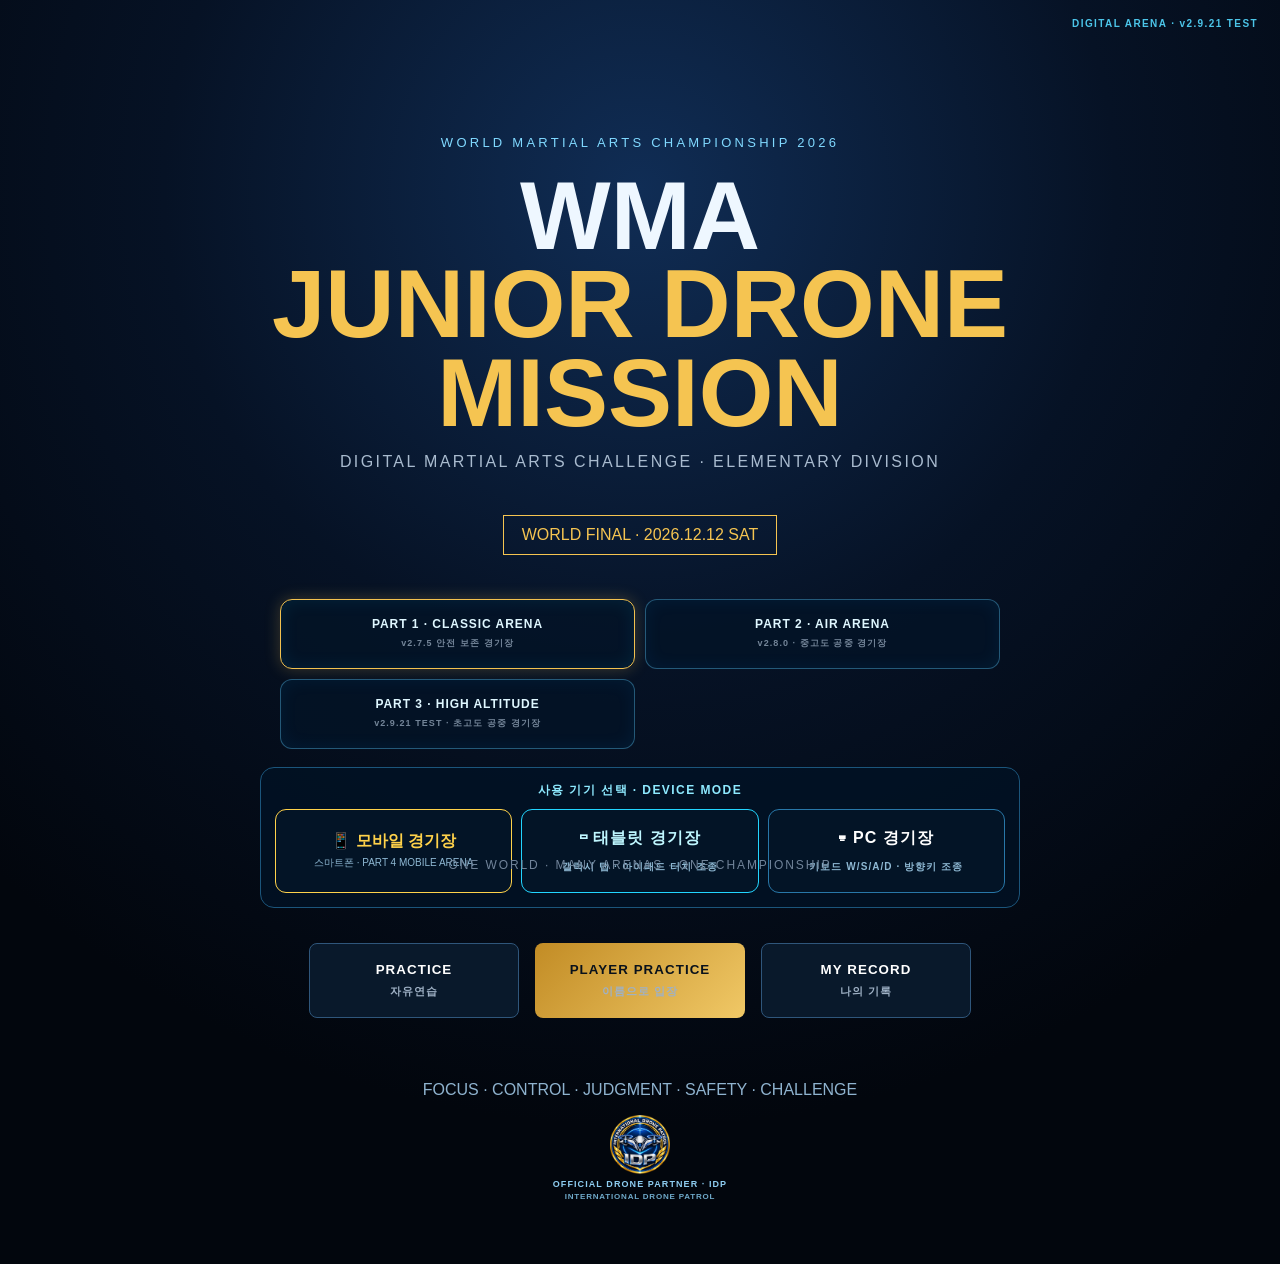
==== commit da28b318: "v2.9.21 TEST: bump visible version" ====
--- a/index.html
+++ b/index.html
@@ -85,12 +85,12 @@
 @media(max-width:650px){.device-entry{margin-top:12px;padding:10px}.device-entry-grid{grid-template-columns:1fr}.device-entry-grid button,.device-entry-grid a{min-height:58px}.device-entry-grid strong{font-size:15px}}
 </style></head>
 <body><main class="shell" data-arena="classic">
-<section id="home" class="screen active"><div class="home-build-version">DIGITAL ARENA · v2.9.20 TEST</div>
+<section id="home" class="screen active"><div class="home-build-version">DIGITAL ARENA · v2.9.21 TEST</div>
   <div class="eyebrow">WORLD MARTIAL ARTS CHAMPIONSHIP 2026</div>
   <h1>WMA <span>JUNIOR DRONE MISSION</span></h1>
   <p class="sub">DIGITAL MARTIAL ARTS CHALLENGE · ELEMENTARY DIVISION</p>
   <div class="date">WORLD FINAL · 2026.12.12 SAT</div>
-<div class="arena-selector" aria-label="Arena selection"><button type="button" class="arena-choice selected" data-arena-choice="classic"><b>PART 1 · CLASSIC ARENA</b><small>v2.7.5 안전 보존 경기장</small></button><button type="button" class="arena-choice" data-arena-choice="air"><b>PART 2 · AIR ARENA</b><small>v2.8.0 · 중고도 공중 경기장</small></button><button type="button" class="arena-choice" data-arena-choice="high"><b>PART 3 · HIGH ALTITUDE</b><small>v2.9.20 TEST · 초고도 공중 경기장</small></button></div>
+<div class="arena-selector" aria-label="Arena selection"><button type="button" class="arena-choice selected" data-arena-choice="classic"><b>PART 1 · CLASSIC ARENA</b><small>v2.7.5 안전 보존 경기장</small></button><button type="button" class="arena-choice" data-arena-choice="air"><b>PART 2 · AIR ARENA</b><small>v2.8.0 · 중고도 공중 경기장</small></button><button type="button" class="arena-choice" data-arena-choice="high"><b>PART 3 · HIGH ALTITUDE</b><small>v2.9.21 TEST · 초고도 공중 경기장</small></button></div>
   <div class="device-entry" aria-label="사용 기기 선택">
     <p class="device-entry-title">사용 기기 선택 · DEVICE MODE</p>
     <div class="device-entry-grid">
@@ -110,11 +110,11 @@
 </section>
 <section id="practice" class="screen"><button class="back" data-go="home">← HOME</button><div class="arena-selection-status" data-arena-status>PART 1 · CLASSIC ARENA</div><h2>PRACTICE ARENA</h2><p>WMA 공식 코스를 자유롭게 연습합니다. 연습모드에는 비행 보조가 적용됩니다.</p><button class="gold wide" data-go="arena" data-mode="practice">START PRACTICE</button></section>
 
-<section id="entry" class="screen"><button class="back" data-go="home">← HOME</button><div class="arena-selection-status" data-arena-status>PART 1 · CLASSIC ARENA</div><div class="entry-build-version">DIGITAL ARENA · v2.9.20 TEST</div><h2>PLAYER PRACTICE</h2><p>계명태권도 · WMA JUNIOR DRONE MISSION 2026</p><div class="panel entry-panel"><label for="playerNumber">내 이름</label><input id="playerNumber" maxlength="30" autocomplete="off" placeholder="예: 김우리"><small>계명태권도에 등록된 자기 이름만 입력하고 Enter를 누르세요.</small><p id="entryStatus" class="entry-status" aria-live="polite"></p><button id="startOfficial" class="gold wide">START PRACTICE</button><button id="startTablet" type="button" class="wide tablet-entry-btn">TABLET CONTROL<small>갤럭시 탭 · 아이패드 터치 조종</small></button><div class="idp-partner entry-idp"><img src="assets/img/partners/idp-official.png" alt="IDP"><span>OFFICIAL DRONE PARTNER · IDP<small>INTERNATIONAL DRONE PATROL</small></span></div></div></section>
+<section id="entry" class="screen"><button class="back" data-go="home">← HOME</button><div class="arena-selection-status" data-arena-status>PART 1 · CLASSIC ARENA</div><div class="entry-build-version">DIGITAL ARENA · v2.9.21 TEST</div><h2>PLAYER PRACTICE</h2><p>계명태권도 · WMA JUNIOR DRONE MISSION 2026</p><div class="panel entry-panel"><label for="playerNumber">내 이름</label><input id="playerNumber" maxlength="30" autocomplete="off" placeholder="예: 김우리"><small>계명태권도에 등록된 자기 이름만 입력하고 Enter를 누르세요.</small><p id="entryStatus" class="entry-status" aria-live="polite"></p><button id="startOfficial" class="gold wide">START PRACTICE</button><button id="startTablet" type="button" class="wide tablet-entry-btn">TABLET CONTROL<small>갤럭시 탭 · 아이패드 터치 조종</small></button><div class="idp-partner entry-idp"><img src="assets/img/partners/idp-official.png" alt="IDP"><span>OFFICIAL DRONE PARTNER · IDP<small>INTERNATIONAL DRONE PATROL</small></span></div></div></section>
 <section id="record" class="screen"><button class="back" data-go="home">← HOME</button><h2>MY RECORD</h2><div class="panel"><b>PRACTICE RECORD</b><p>계명태권도 등록선수는 이름으로 입장하면 연습 횟수와 MY BEST 기록을 확인할 수 있습니다.</p></div></section>
 <section id="arena" class="screen arena">
   <button class="back arena-exit" data-go="home">← EXIT</button>
-  <div class="arena-brand"><b>WMA 2026</b><span id="modeLabel">CHAMPIONSHIP ARENA</span><em class="build-version">DIGITAL ARENA · v2.9.20 TEST</em></div>
+  <div class="arena-brand"><b>WMA 2026</b><span id="modeLabel">CHAMPIONSHIP ARENA</span><em class="build-version">DIGITAL ARENA · v2.9.21 TEST</em></div>
   <div class="hud"><b>ALT <span id="alt">0.0</span>m</b><b>SPD <span id="spd">0.0</span></b><b>DIST <span id="dist">0.0</span>m</b><b>SCORE <span id="score">0000</span></b><b>TIME <span id="time">03:00</span></b><b>MISSION <span id="stage">READY</span></b></div>
   <div class="arena-layout"><aside class="mission-board"><div class="panel-title">MISSION CHECKLIST</div><ol id="missionList"><li>TAKE OFF</li><li>CLIMB 5m</li><li>GATE 01</li><li>GATE 02</li><li>ENERGY RING</li><li>GATE 03</li><li>MISSION ZONE</li><li>TURN 180°</li><li>RETURN HOME</li><li>PRECISION LANDING</li></ol></aside><div id="flightArea" class="sky">
     <div class="master-stadium-bg" aria-hidden="true"></div>
@@ -157,7 +157,7 @@
   document.body.classList.toggle('high-altitude-arena-mode',high);
   document.body.classList.toggle('classic-arena-mode',!air);
   choices.forEach(btn=>btn.classList.toggle('selected',btn.dataset.arenaChoice===selected));
-  statuses.forEach(el=>el.textContent=high?'PART 3 · HIGH ALTITUDE · v2.9.20 TEST':air?'PART 2 · AIR ARENA · v2.8.0':'PART 1 · CLASSIC ARENA · v2.7.5 SAFE');
+  statuses.forEach(el=>el.textContent=high?'PART 3 · HIGH ALTITUDE · v2.9.21 TEST':air?'PART 2 · AIR ARENA · v2.8.0':'PART 1 · CLASSIC ARENA · v2.7.5 SAFE');
   if(arena)arena.dataset.arena=selected;
   try{sessionStorage.setItem('wmaArenaChoice',selected)}catch(e){}
  }
